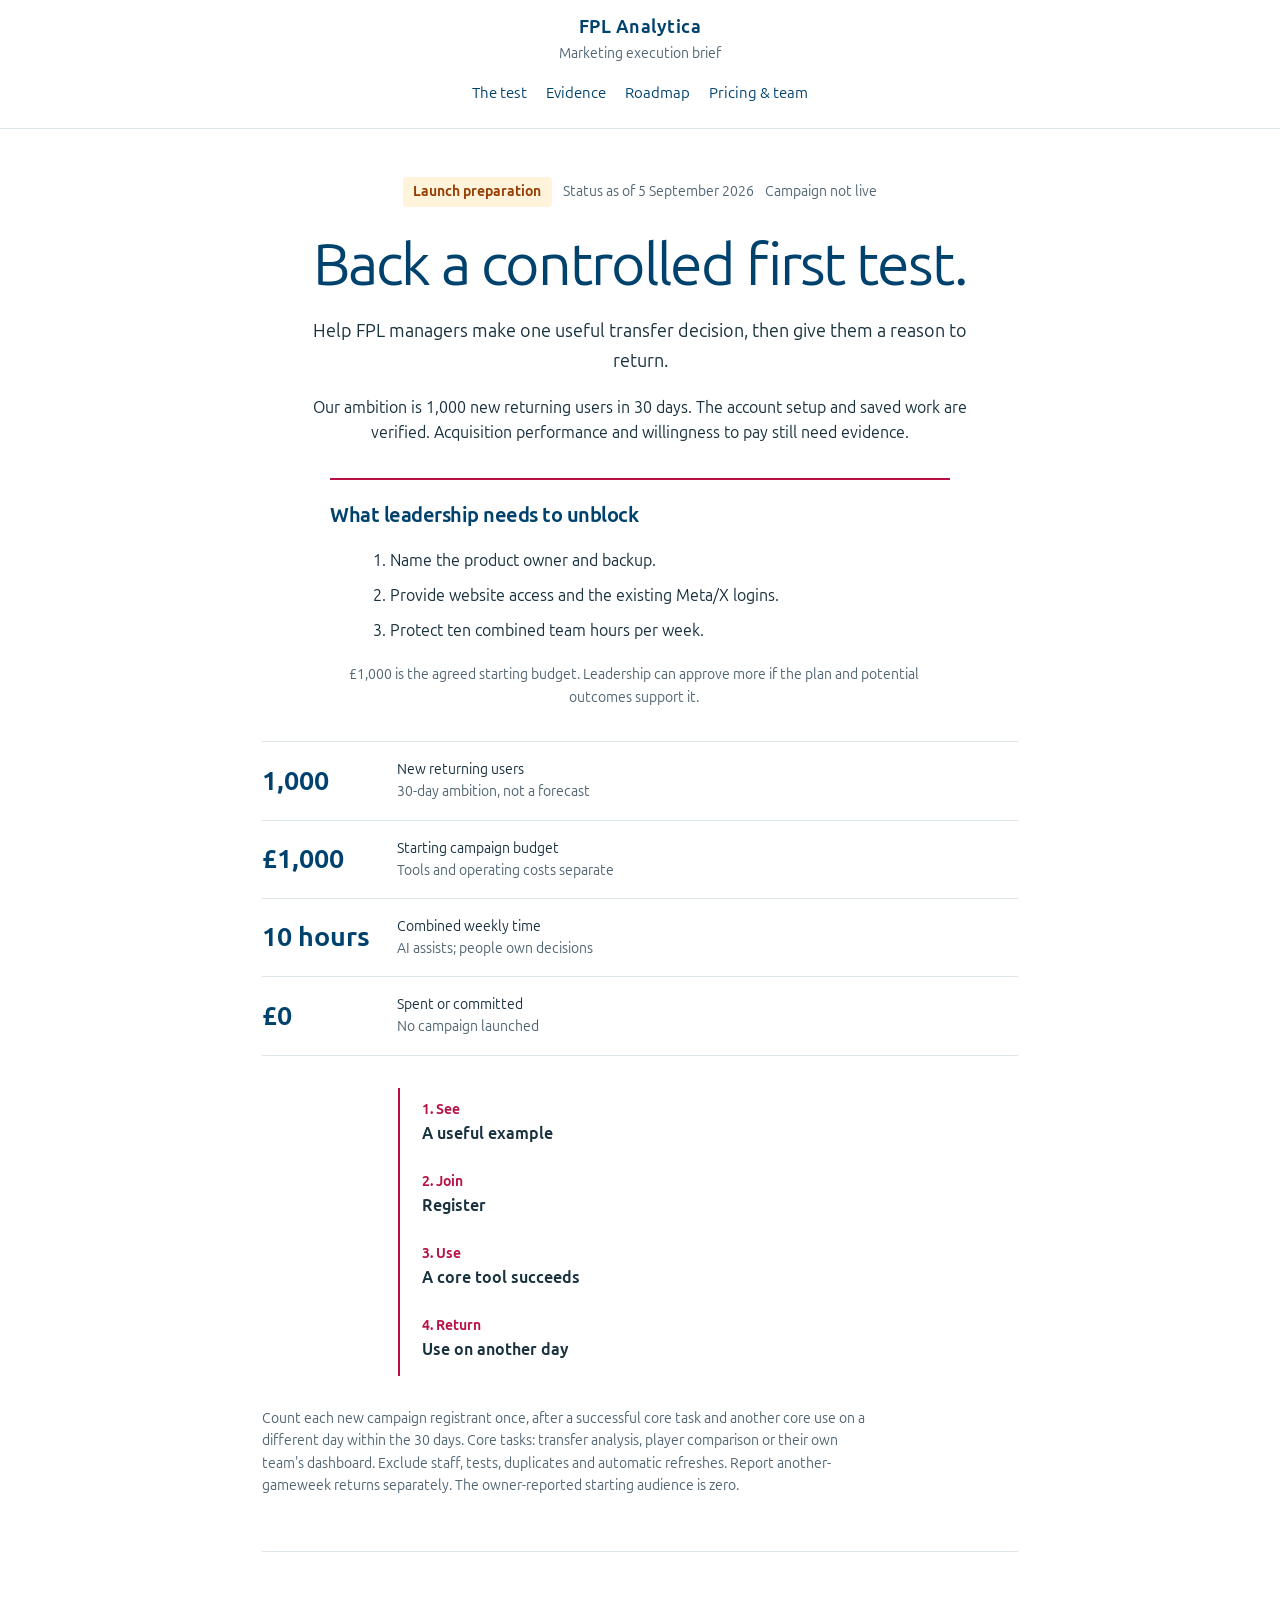
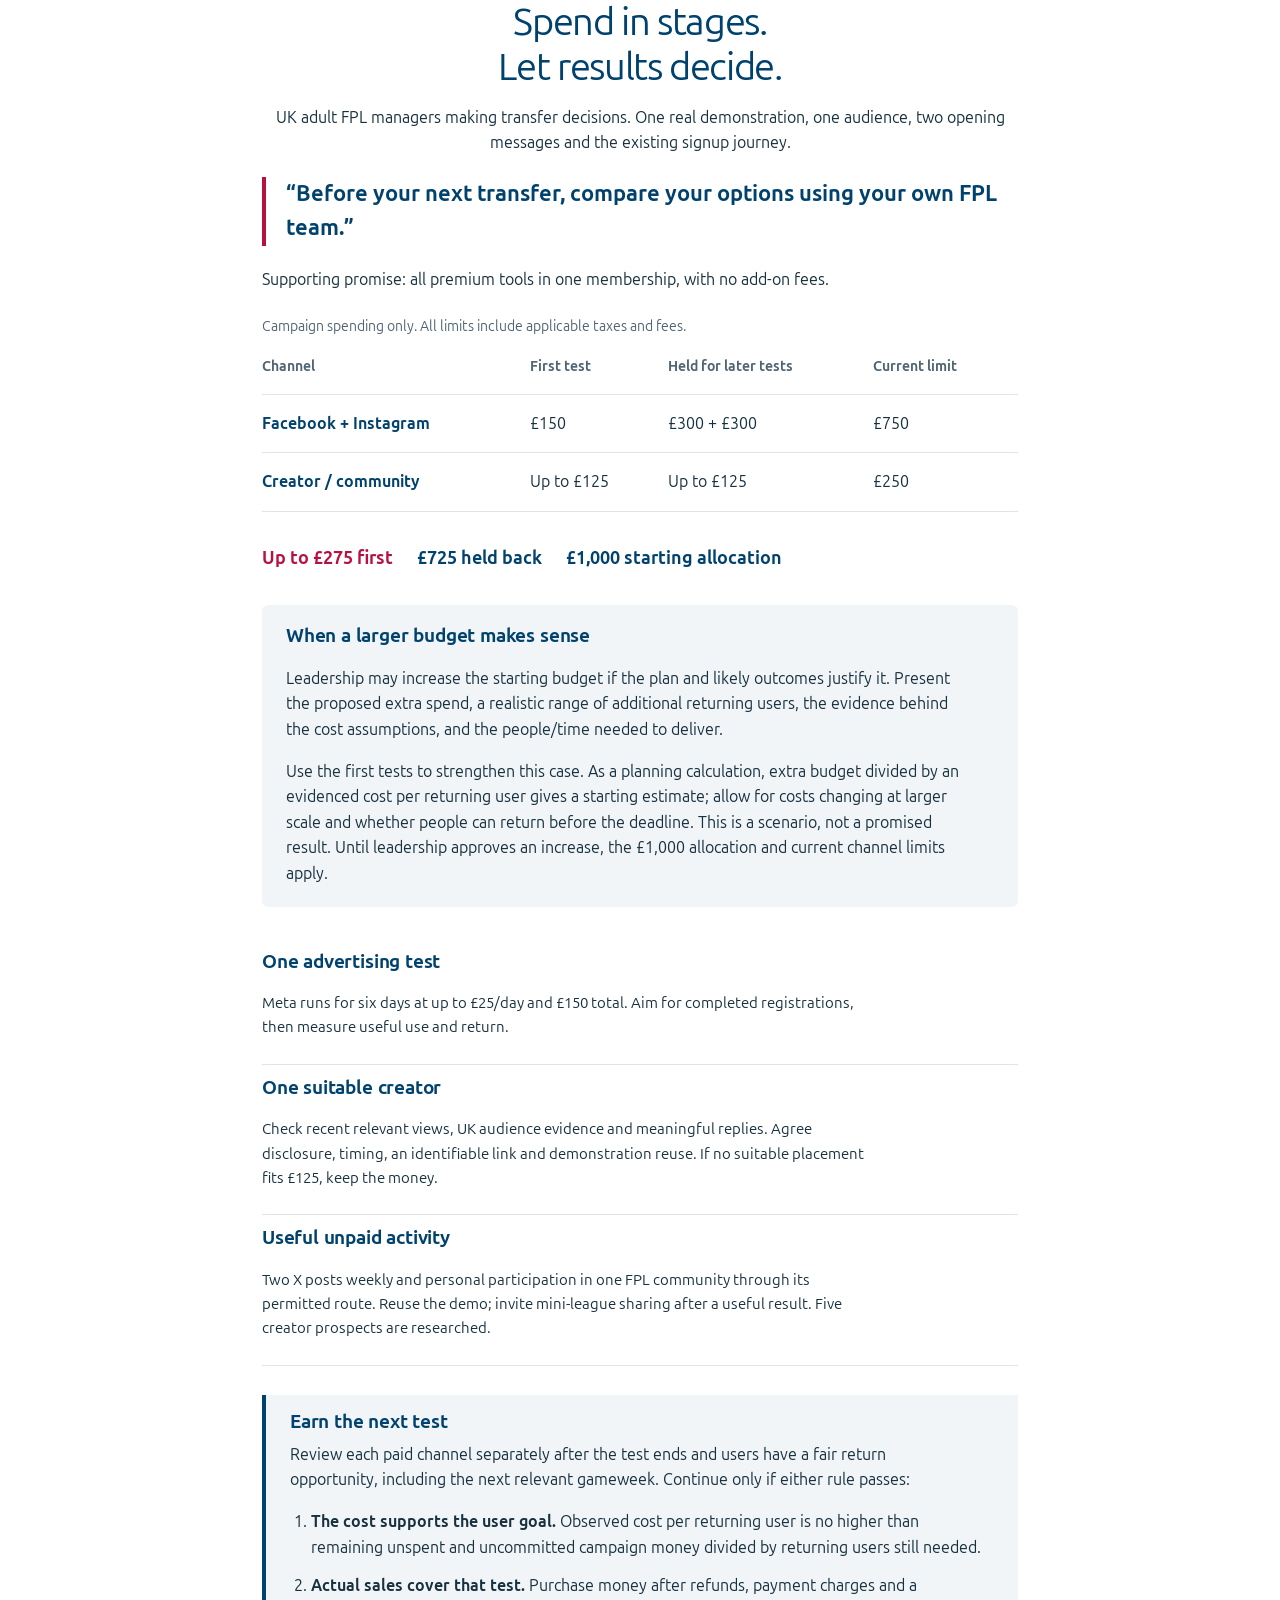
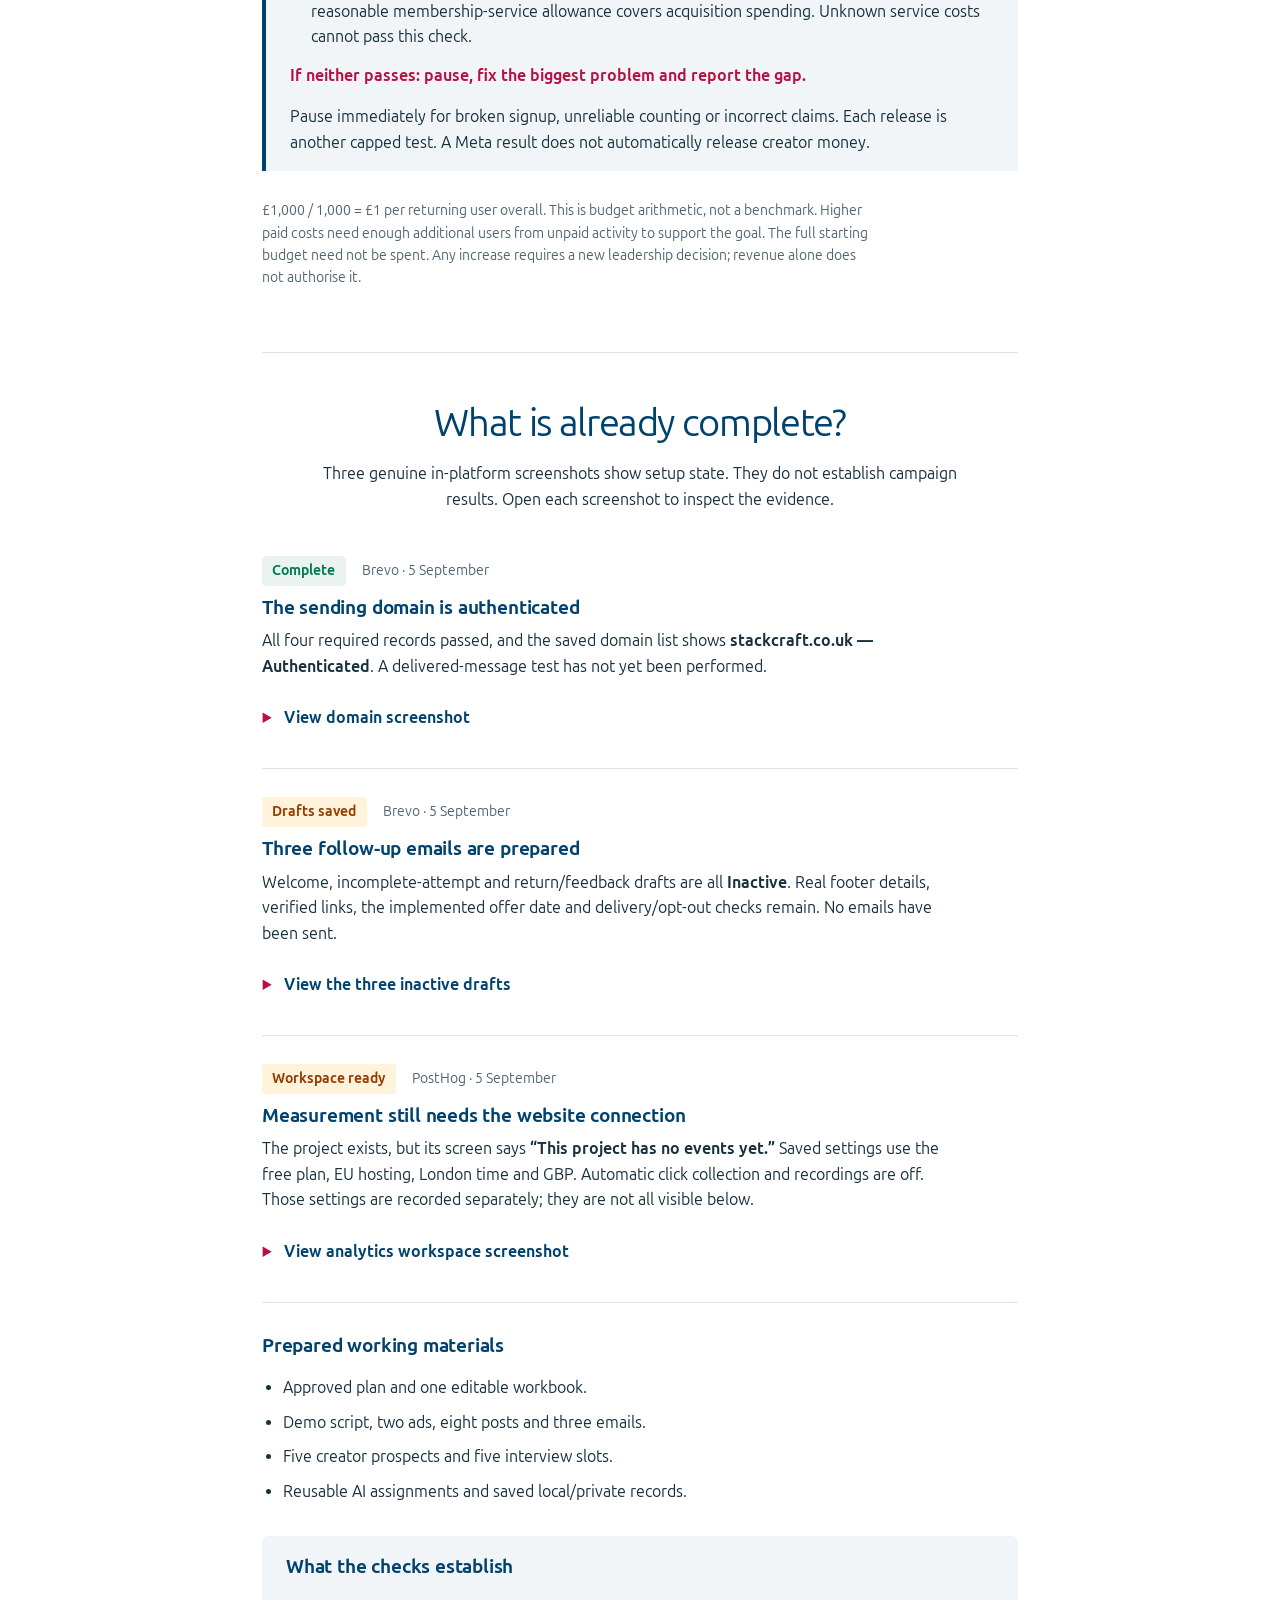
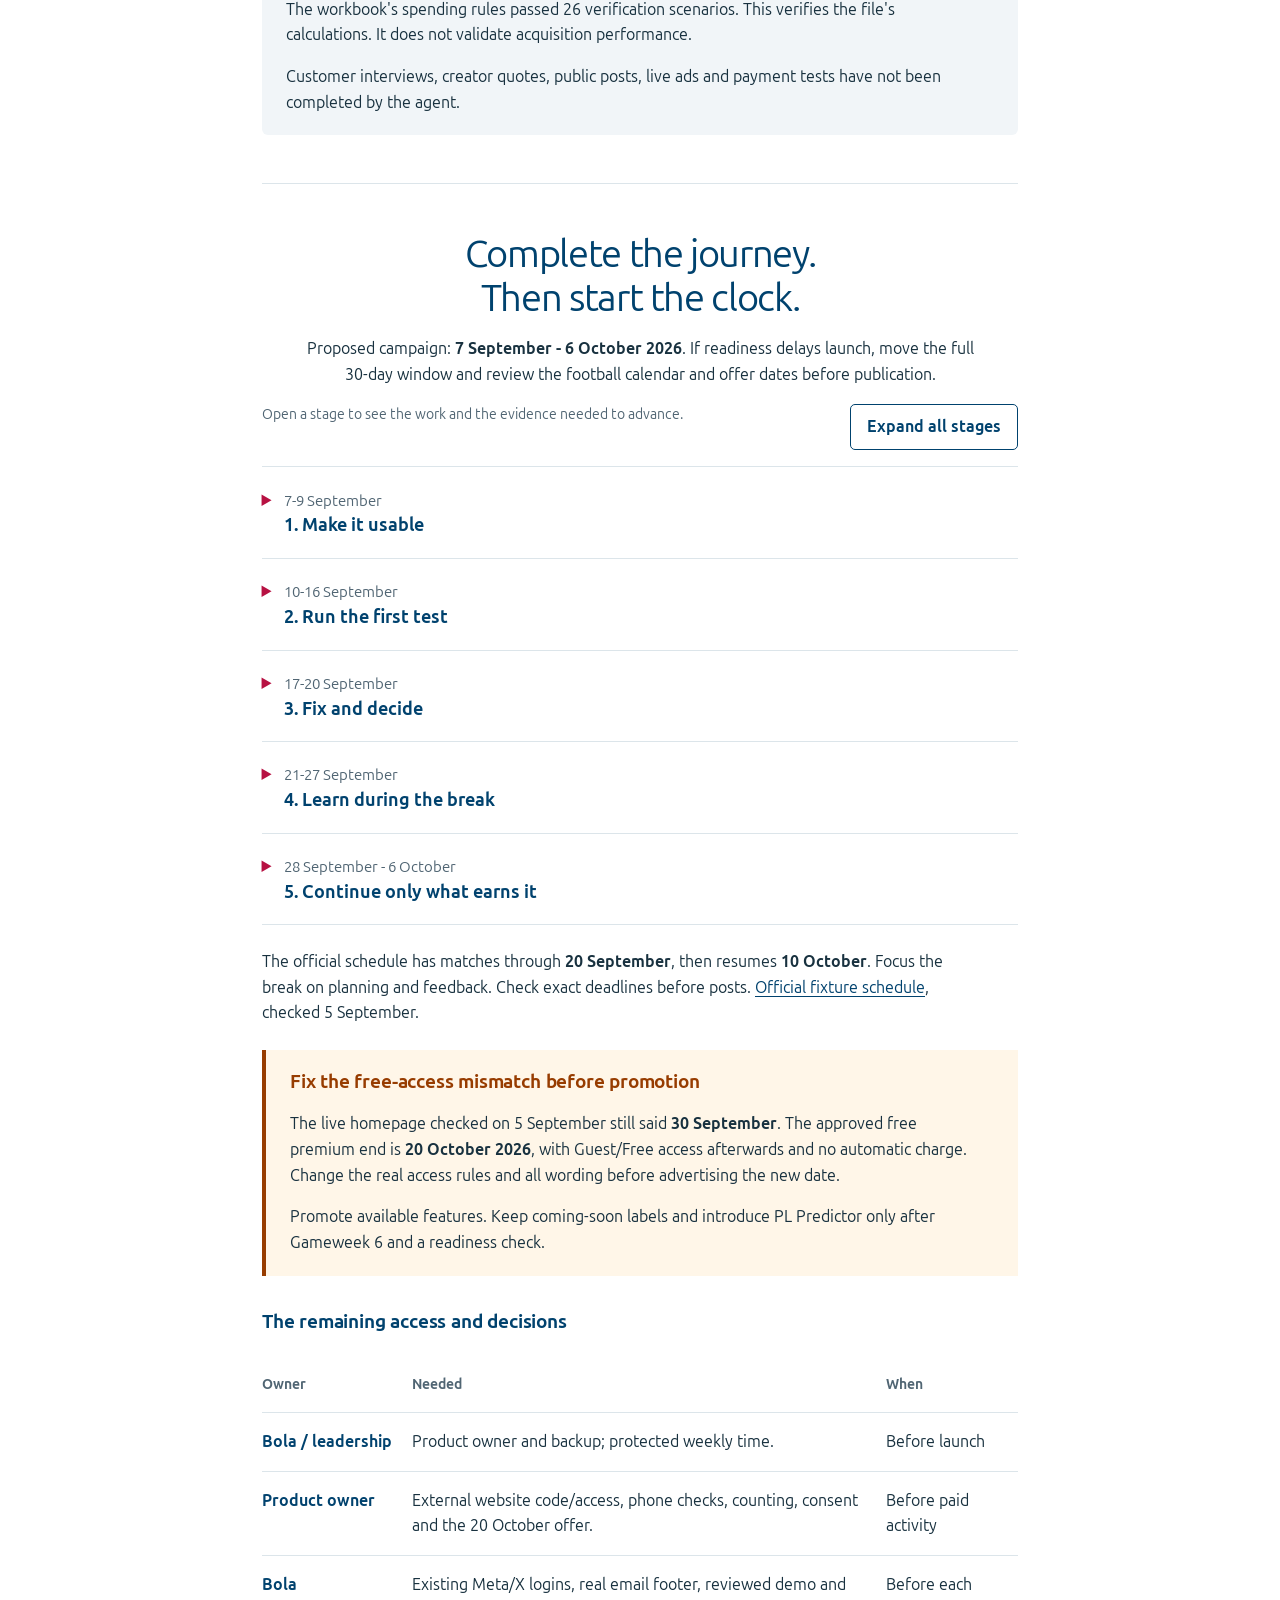
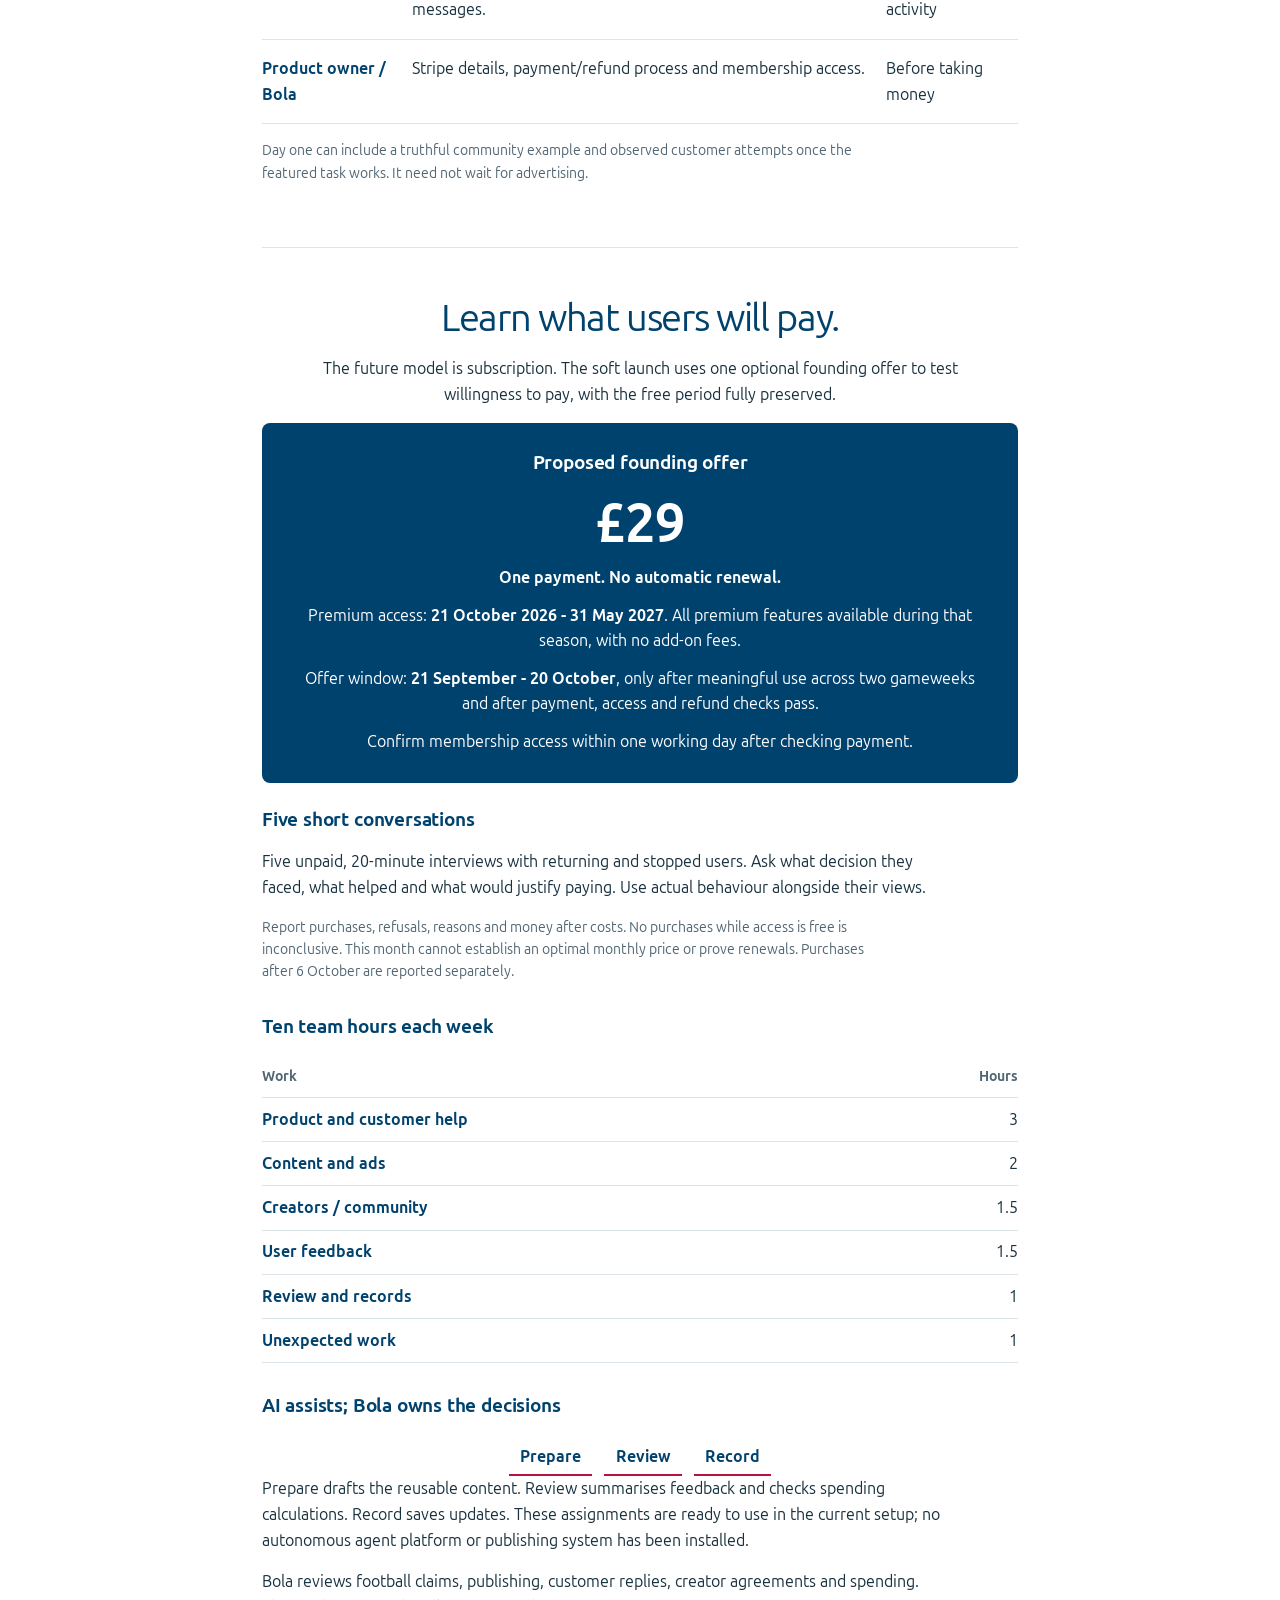
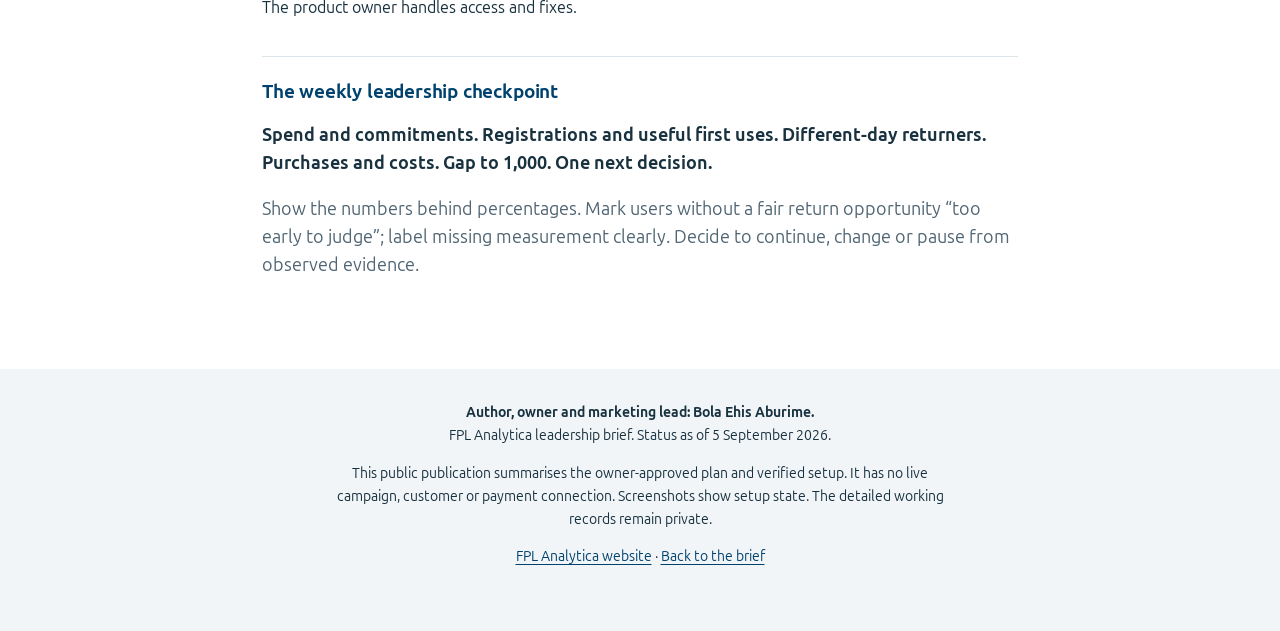
==== index.html @ cc20ab54 "Publish FPL Analytica leadership execution brief" ====
<!doctype html>
<html lang="en-GB">
<head>
<meta charset="utf-8"><meta name="viewport" content="width=device-width, initial-scale=1">
<meta name="description" content="FPL Analytica's 30-day marketing execution plan: verified setup, a £1,000 starting campaign budget, and the next leadership decisions.">
<meta name="author" content="Bola Ehis Aburime">
<meta name="referrer" content="no-referrer">
<title>FPL Analytica | Marketing execution brief</title>
<style>
@font-face{font-family:"Ubuntu Sans";src:url("[data-uri]") format("truetype");font-weight:400;font-display:swap}@font-face{font-family:"Ubuntu Sans";src:url("[data-uri]") format("truetype");font-weight:700 900;font-display:swap}
:root{--navy:#00426e;--pink:#b71142;--ink:#18313f;--muted:#506573;--line:#dce5ea;--pale:#f1f5f8;--green:#007a55;--amber:#973c00;--white:#fff;font-family:"Ubuntu Sans",Arial,sans-serif;color:var(--ink);background:var(--white);font-size:16px}
*{box-sizing:border-box}html{scroll-behavior:smooth;scroll-padding-top:10rem}body{margin:0;line-height:1.6}a{color:var(--navy);text-underline-offset:.2em}button,summary,a{-webkit-tap-highlight-color:transparent}a:focus-visible,button:focus-visible,summary:focus-visible{outline:3px solid var(--pink);outline-offset:5px}button{font:inherit;cursor:pointer}h1,h2,h3,p{margin-top:0}h1,h2,h3{color:var(--navy);line-height:1.15;letter-spacing:-.025em}h1{font-size:clamp(2.15rem,4.5vw,3.6rem);max-width:21ch;margin-bottom:1.15rem}h2{font-size:clamp(1.8rem,3vw,2.5rem);margin-bottom:1rem}h3{font-size:1.18rem;letter-spacing:-.01em}p{max-width:76ch}small,.meta{font-size:.875rem;color:var(--muted)}.skip{position:absolute;top:-100px;left:1rem;padding:.7rem;background:white;z-index:20}.skip:focus{top:.5rem}.wrap{max-width:1160px;margin:auto;padding:0 2rem}.top{position:sticky;top:0;z-index:10;background:rgba(255,255,255,.98);border-bottom:1px solid var(--line)}.top .wrap{display:flex;align-items:center;justify-content:space-between;gap:1.5rem;min-height:76px}.brand{font-size:1.2rem;font-weight:800;text-decoration:none;color:var(--navy);white-space:nowrap}.brand span{display:block;font-size:.8rem;font-weight:400;color:var(--muted);letter-spacing:0}nav{display:flex;gap:1.2rem;flex-wrap:wrap}nav a{min-height:44px;display:inline-flex;align-items:center;font-size:.92rem;text-decoration:none;padding:.5rem 0}nav a:hover{text-decoration:underline}.intro{padding:3.5rem 0 2.5rem}.statusline{display:flex;align-items:center;gap:.7rem;flex-wrap:wrap;margin-bottom:1.5rem}.badge{font-size:.85rem;font-weight:700;display:inline-block;padding:.23rem .65rem;border-radius:4px;background:var(--pale);color:var(--navy)}.badge.done{background:#eaf3ef;color:var(--green)}.badge.prepared{background:#fff3dc;color:var(--amber)}.lead{font-size:1.15rem;max-width:69ch}.headline-grid{display:grid;grid-template-columns:1.6fr 1fr;gap:3rem;align-items:start}.decision{border-left:4px solid var(--pink);padding:1rem 0 1rem 1.5rem;margin-top:.5rem}.decision h2{font-size:1.3rem}.decision ol{padding-left:1.25rem;margin-bottom:0}.decision li{padding:.3rem 0}.stats{margin:2.5rem 0 0;display:grid;grid-template-columns:repeat(4,1fr);border-top:1px solid var(--line);border-bottom:1px solid var(--line)}.stat{padding:1.15rem 1.25rem 1.2rem 0}.stat+.stat{padding-left:1.25rem;border-left:1px solid var(--line)}.stat strong{display:block;font-size:1.85rem;line-height:1.2;color:var(--navy)}.stat span{display:block;font-size:.9rem;margin-top:.3rem}.stat small{display:block;margin-top:.15rem}.journey{display:grid;grid-template-columns:repeat(4,1fr);padding:0;list-style:none;gap:1.2rem;margin:1.8rem 0}.journey li{border-top:3px solid var(--pink);padding:.8rem 0 .2rem}.journey span{color:var(--pink);font-weight:bold;font-size:.9rem}.journey strong{display:block;margin:.2rem 0}.section{padding:3rem 0;border-top:1px solid var(--line)}.section-head{display:flex;gap:2rem;justify-content:space-between;align-items:start}.section-head p{max-width:43ch}.split{display:grid;grid-template-columns:1fr 1fr;gap:2.8rem}.quiet{background:var(--pale);padding:1.25rem 1.5rem;border-radius:6px}.quote{font-size:1.35rem;border-left:4px solid var(--pink);padding:0 0 0 1.25rem;margin:1.3rem 0;color:var(--navy);font-weight:bold}.table-scroll{overflow-x:auto}table{width:100%;border-collapse:collapse;text-align:left;margin:1.5rem 0 1rem}th{font-size:.9rem;color:var(--muted);font-weight:600}td,th{padding:1rem .9rem 1rem 0;border-bottom:1px solid var(--line);vertical-align:top}td:first-child{font-weight:bold;color:var(--navy)}.budget-total{display:flex;gap:1.5rem;flex-wrap:wrap;padding:1rem 0}.budget-total strong{color:var(--navy);font-size:1.15rem}.budget-total strong:first-child{color:var(--pink)}.channels{display:grid;grid-template-columns:repeat(3,1fr);gap:2rem;margin:1.5rem 0}.channels p{font-size:.95rem}.rules{border-left:4px solid var(--navy);padding:1rem 1.5rem;margin:1.8rem 0;background:var(--pale)}.rules h3{margin-bottom:.6rem}.rules ol{padding-left:1.3rem;margin:0}.rules li{margin:.8rem 0}.stop{font-weight:bold;color:var(--pink)}.evidence-row{display:grid;grid-template-columns:160px 1fr;gap:1.5rem;padding:1.75rem 0;border-bottom:1px solid var(--line)}.evidence-row h3{margin-bottom:.6rem}.evidence-row p{margin-bottom:.7rem}.evidence-state .badge{margin-bottom:.5rem}.evidence-state small{display:block}.proof{margin-top:1rem}summary{cursor:pointer;font-weight:700;color:var(--navy);min-height:44px;padding:.6rem .2rem;list-style-position:outside;margin-left:1.2rem}summary::marker{color:var(--pink)}details[open]>summary{margin-bottom:.5rem}.capture{margin:1rem 0;padding:1rem;border:1px solid var(--line);background:#fff;border-radius:6px;max-width:720px}.capture img{display:block;width:100%;height:auto;max-width:663px;margin:0 auto}.capture.wide img{max-width:100%}figcaption{font-size:.875rem;color:var(--muted);margin-top:.8rem}.prepared-list{padding-left:1.3rem}.prepared-list li{margin:.55rem 0}.roadmap-tools{display:flex;align-items:center;justify-content:space-between;gap:1rem;margin:1rem 0}.plain-button{border:1px solid var(--navy);border-radius:5px;color:var(--navy);background:white;padding:.6rem 1rem;min-height:44px;font-weight:600}.plain-button:hover{background:var(--pale)}.roadmap-stage{border-top:1px solid var(--line);padding:.6rem 0}.roadmap-stage:last-child{border-bottom:1px solid var(--line)}.roadmap-stage summary{font-size:1.1rem;line-height:1.5}.stage-date{font-weight:400;font-size:.95rem;color:var(--muted);display:inline-block;min-width:175px;margin-right:.7rem}.stage-body{margin:0 0 1rem 1.25rem;display:grid;grid-template-columns:1.4fr 1fr;gap:2rem;padding:.5rem 0}.advance{background:var(--pale);padding:1rem 1.25rem}.advance strong{color:var(--navy)}.advance p{margin-bottom:0}.calendar-note{margin-top:1.5rem}.blockers{margin-top:2.2rem}.warning{border-left:4px solid var(--amber);background:#fff6e8;padding:1.3rem 1.5rem;margin:1.5rem 0}.warning h3{color:var(--amber)}.price{background:var(--navy);padding:1.8rem 2rem;color:white;border-radius:8px}.price h3,.price a{color:white}.price strong.amount{display:block;font-size:3.4rem;line-height:1.15;margin:.6rem 0}.price p{margin-bottom:.75rem}.hours{margin-top:0}.hours td,.hours th{padding:.55rem 0}.hours td:last-child{text-align:right;white-space:nowrap}.ai-flow{display:flex;gap:.75rem;flex-wrap:wrap;color:var(--navy);font-weight:bold;margin-top:1.4rem}.ai-flow span{padding:.3rem .7rem;border-bottom:2px solid var(--pink)}.report{margin-top:2.2rem;padding:1.5rem 0;border-top:1px solid var(--line)}.report p{font-size:1.1rem}.footer{padding:2rem 0 3rem;background:var(--pale)}.footer p{font-size:.9rem}.js-only{display:none}.js .js-only{display:inline-block}
@media(max-width:850px){.headline-grid,.split{grid-template-columns:1fr;gap:1.5rem}.channels{grid-template-columns:1fr;gap:.8rem}.decision{margin-top:0}.top .wrap{align-items:flex-start;padding-top:.8rem;padding-bottom:.8rem}.top nav{gap:.3rem 1rem;justify-content:flex-end}.section-head{display:block}.section-head p{max-width:70ch}.stage-body{grid-template-columns:1fr;gap:.5rem}}
@media(max-width:600px){.wrap{padding:0 1.15rem}.top .wrap{display:block}.top nav{justify-content:flex-start;gap:.2rem 1rem;margin-top:.4rem}.top nav a{font-size:.875rem;padding:.3rem 0}.brand span{display:inline;margin-left:.65rem}.intro{padding:2rem 0}.stats{grid-template-columns:1fr 1fr}.stat{padding:.9rem 0}.stat+.stat{padding:.9rem 0 .9rem 1rem}.stat:nth-child(3){border-left:0;border-top:1px solid var(--line);padding-left:0}.stat:nth-child(4){border-top:1px solid var(--line)}.stat strong{font-size:1.65rem}.journey{grid-template-columns:1fr 1fr;gap:.8rem 1.4rem}.section{padding:2rem 0}.evidence-row{grid-template-columns:1fr;gap:.5rem}.evidence-state{display:flex;align-items:center;gap:1rem;flex-wrap:wrap}.evidence-state .badge{margin:0}.stage-date{display:block}.roadmap-tools{align-items:flex-start;flex-direction:column}.roadmap-stage summary{font-size:1.05rem}.ledger thead{display:none}.ledger,.ledger tbody,.ledger tr,.ledger td{display:block}.ledger tr{padding:.8rem 0;border-bottom:1px solid var(--line)}.ledger td{display:grid;grid-template-columns:1fr 1.25fr;gap:.75rem;border:0;padding:.35rem 0;font-size:.95rem}.ledger td:before{content:attr(data-label);font-weight:400;color:var(--muted)}.ledger td:first-child{display:block;font-size:1.05rem;padding-bottom:.6rem}.ledger td:first-child:before{display:none}.price{padding:1.5rem}.capture{padding:.4rem}.section-head h2{max-width:24ch}html{scroll-padding-top:9rem}}
@media(prefers-reduced-motion:reduce){html{scroll-behavior:auto}}
@media print{.top{position:static}.top nav,.roadmap-tools,.skip{display:none}.wrap{max-width:none}.section{break-inside:auto}details{break-inside:avoid}.capture{max-width:450px}.footer{background:white}body{font-size:11pt}}
/* A single centred reading column, as requested by the owner. */
.wrap{max-width:820px}.top .wrap{display:block;text-align:center;padding-top:.8rem;padding-bottom:.8rem}.top nav{justify-content:center;margin-top:.4rem}.brand{font-size:1.1rem;letter-spacing:.03em}.brand span{display:block;margin:.1rem 0 0}.intro{padding-top:3rem}.headline-grid,.split,.channels,.stage-body{display:block}.intro h1,.section h2{max-width:none;text-align:center;font-weight:400;letter-spacing:-.035em}.intro h1{font-size:clamp(2.2rem,6vw,3.7rem)}.statusline{justify-content:center}.lead,.headline-grid>div>p{text-align:center;margin-left:auto;margin-right:auto}.decision{margin:2rem auto 0;max-width:620px;border-left:0;border-top:2px solid var(--pink);padding:1.5rem 0 0}.decision h2{font-size:1.25rem}.decision ol{max-width:540px;margin-left:auto;margin-right:auto}.decision .meta{text-align:center}.stats{display:block;margin-top:2rem}.stat,.stat+.stat{display:grid;grid-template-columns:135px 1fr;padding:1rem 0;border-left:0;border-bottom:1px solid var(--line);align-items:center}.stat:last-child{border-bottom:0}.stat strong{grid-row:span 2;font-size:1.7rem}.stat small,.stat span{margin:0}.journey{display:block;max-width:500px;margin:2rem auto}.journey li{border-top:0;border-left:2px solid var(--pink);padding:.5rem 0 .8rem 1.4rem;margin-left:.5rem}.journey strong{margin:0}.section-head{display:block}.section-head p{max-width:none;text-align:center}.section>h2+p{margin-left:auto;margin-right:auto;text-align:center}.channels article{padding:.75rem 0;border-bottom:1px solid var(--line)}.channels p{margin-bottom:.75rem}.evidence-row{display:block}.evidence-state{display:flex;align-items:center;gap:1rem;margin-bottom:.7rem}.evidence-state .badge{margin:0}.split>div+div{margin-top:2rem}.section{padding:3rem 0}.stage-date{display:block}.stage-body{padding-top:0}.advance{margin-top:1rem}.price{text-align:center}.price p{margin-left:auto;margin-right:auto}.footer{text-align:center}.footer p{margin-left:auto;margin-right:auto}.roadmap-tools{align-items:flex-start}.badge,.brand span{font-size:.875rem}.ai-flow{justify-content:center}
@media(max-width:600px){.stat,.stat+.stat{grid-template-columns:112px 1fr}.top .wrap{padding-top:.65rem;padding-bottom:.65rem}.top nav{gap:.15rem .8rem}.brand span{display:block;margin:.1rem 0 0}.roadmap-tools{display:block}.roadmap-tools button{margin-top:.6rem}.intro h1{line-height:1.12}.evidence-state{flex-wrap:wrap}.section{padding:2.25rem 0}}
</style>
<!-- Ubuntu Sans: Copyright 2011, 2022, 2023 Canonical Ltd. Font license: ———————————————-
UBUNTU FONT LICENCE Version 1.0
———————————————-

PREAMBLE
This licence allows the licensed fonts to be used, studied, modified and
redistributed freely. The fonts, including any derivative works, can be
bundled, embedded, and redistributed provided the terms of this licence
are met. The fonts and derivatives, however, cannot be released under
any other licence. The requirement for fonts to remain under this
licence does not require any document created using the fonts or their
derivatives to be published under this licence, as long as the primary
purpose of the document is not to be a vehicle for the distribution of
the fonts.

DEFINITIONS
"Font Software" refers to the set of files released by the Copyright
Holder(s) under this licence and clearly marked as such. This may
include source files, build scripts and documentation.

"Original Version" refers to the collection of Font Software components
as received under this licence.

"Modified Version" refers to any derivative made by adding to, deleting,
or substituting — in part or in whole — any of the components of the
Original Version, by changing formats or by porting the Font Software to
a new environment.

"Copyright Holder(s)" refers to all individuals and companies who have a
copyright ownership of the Font Software.

"Substantially Changed" refers to Modified Versions which can be easily
identified as dissimilar to the Font Software by users of the Font
Software comparing the Original Version with the Modified Version.

To "Propagate" a work means to do anything with it that, without
permission, would make you directly or secondarily liable for
infringement under applicable copyright law, except executing it on a
computer or modifying a private copy. Propagation includes copying,
distribution (with or without modification and with or without charging
a redistribution fee), making available to the public, and in some
countries other activities as well.

PERMISSION & CONDITIONS
This licence does not grant any rights under trademark law and all such
rights are reserved.

Permission is hereby granted, free of charge, to any person obtaining a
copy of the Font Software, to propagate the Font Software, subject to
the below conditions:

1) Each copy of the Font Software must contain the above copyright
notice and this licence. These can be included either as stand-alone
text files, human-readable headers or in the appropriate machine-
readable metadata fields within text or binary files as long as those
fields can be easily viewed by the user.

2) The font name complies with the following:
(a) The Original Version must retain its name, unmodified.
(b) Modified Versions which are Substantially Changed must be renamed to
avoid use of the name of the Original Version or similar names entirely.
(c) Modified Versions which are not Substantially Changed must be
renamed to both (i) retain the name of the Original Version and (ii) add
additional naming elements to distinguish the Modified Version from the
Original Version. The name of such Modified Versions must be the name of
the Original Version, with "derivative X" where X represents the name of
the new work, appended to that name.

3) The name(s) of the Copyright Holder(s) and any contributor to the
Font Software shall not be used to promote, endorse or advertise any
Modified Version, except (i) as required by this licence, (ii) to
acknowledge the contribution(s) of the Copyright Holder(s) or (iii) with
their explicit written permission.

4) The Font Software, modified or unmodified, in part or in whole, must
be distributed entirely under this licence, and must not be distributed
under any other licence. The requirement for fonts to remain under this
licence does not affect any document created using the Font Software,
except any version of the Font Software extracted from a document
created using the Font Software may only be distributed under this
licence.

TERMINATION
This licence becomes null and void if any of the above conditions are
not met.

DISCLAIMER
THE FONT SOFTWARE IS PROVIDED "AS IS", WITHOUT WARRANTY OF ANY KIND,
EXPRESS OR IMPLIED, INCLUDING BUT NOT LIMITED TO ANY WARRANTIES OF
MERCHANTABILITY, FITNESS FOR A PARTICULAR PURPOSE AND NONINFRINGEMENT OF
COPYRIGHT, PATENT, TRADEMARK, OR OTHER RIGHT. IN NO EVENT SHALL THE
COPYRIGHT HOLDER BE LIABLE FOR ANY CLAIM, DAMAGES OR OTHER LIABILITY,
INCLUDING ANY GENERAL, SPECIAL, INDIRECT, INCIDENTAL, OR CONSEQUENTIAL
DAMAGES, WHETHER IN AN ACTION OF CONTRACT, TORT OR OTHERWISE, ARISING
FROM, OUT OF THE USE OR INABILITY TO USE THE FONT SOFTWARE OR FROM OTHER
DEALINGS IN THE FONT SOFTWARE.
 -->
</head>
<body>
<a class="skip" href="#main">Skip to the brief</a>
<header class="top"><div class="wrap"><a class="brand" href="#main">FPL Analytica<span>Marketing execution brief</span></a><nav aria-label="Brief sections"><a href="#plan">The test</a><a href="#evidence">Evidence</a><a href="#roadmap">Roadmap</a><a href="#pricing">Pricing &amp; team</a></nav></div></header>
<main id="main" class="wrap">
<section class="intro" aria-labelledby="opening-title">
<div class="statusline"><span class="badge prepared">Launch preparation</span><span class="meta">Status as of 5 September 2026</span><span class="meta">Campaign not live</span></div>
<div class="headline-grid"><div><h1 id="opening-title">Back a controlled first test.</h1><p class="lead">Help FPL managers make one useful transfer decision, then give them a reason to return.</p><p>Our ambition is 1,000 new returning users in 30 days. The account setup and saved work are verified. Acquisition performance and willingness to pay still need evidence.</p></div><aside class="decision" aria-labelledby="decision-title"><h2 id="decision-title">What leadership needs to unblock</h2><ol><li>Name the product owner and backup.</li><li>Provide website access and the existing Meta/X logins.</li><li>Protect ten combined team hours per week.</li></ol><p class="meta" style="margin:1rem 0 0">£1,000 is the agreed starting budget. Leadership can approve more if the plan and potential outcomes support it.</p></aside></div>
<div class="stats"><div class="stat"><strong>1,000</strong><span>New returning users</span><small>30-day ambition, not a forecast</small></div><div class="stat"><strong>£1,000</strong><span>Starting campaign budget</span><small>Tools and operating costs separate</small></div><div class="stat"><strong>10 hours</strong><span>Combined weekly time</span><small>AI assists; people own decisions</small></div><div class="stat"><strong>£0</strong><span>Spent or committed</span><small>No campaign launched</small></div></div>
<ol class="journey" aria-label="The user journey"><li><span>1. See</span><strong>A useful example</strong></li><li><span>2. Join</span><strong>Register</strong></li><li><span>3. Use</span><strong>A core tool succeeds</strong></li><li><span>4. Return</span><strong>Use on another day</strong></li></ol>
<p class="meta">Count each new campaign registrant once, after a successful core task and another core use on a different day within the 30 days. Core tasks: transfer analysis, player comparison or their own team's dashboard. Exclude staff, tests, duplicates and automatic refreshes. Report another-gameweek returns separately. The owner-reported starting audience is zero.</p>
</section>

<section class="section" id="plan" aria-labelledby="plan-title"><div class="section-head"><h2 id="plan-title">Spend in stages.<br>Let results decide.</h2><p>UK adult FPL managers making transfer decisions. One real demonstration, one audience, two opening messages and the existing signup journey.</p></div>
<blockquote class="quote">“Before your next transfer, compare your options using your own FPL team.”</blockquote><p>Supporting promise: all premium tools in one membership, with no add-on fees.</p>
<table class="ledger"><caption class="meta" style="text-align:left">Campaign spending only. All limits include applicable taxes and fees.</caption><thead><tr><th>Channel</th><th>First test</th><th>Held for later tests</th><th>Current limit</th></tr></thead><tbody><tr><td data-label="Channel">Facebook + Instagram</td><td data-label="First test">£150</td><td data-label="Held back">£300 + £300</td><td data-label="Current limit">£750</td></tr><tr><td data-label="Channel">Creator / community</td><td data-label="First test">Up to £125</td><td data-label="Held back">Up to £125</td><td data-label="Current limit">£250</td></tr></tbody></table>
<div class="budget-total"><strong>Up to £275 first</strong><strong>£725 held back</strong><strong>£1,000 starting allocation</strong></div>
<div class="quiet" style="margin:1rem 0 2rem"><h3>When a larger budget makes sense</h3><p>Leadership may increase the starting budget if the plan and likely outcomes justify it. Present the proposed extra spend, a realistic range of additional returning users, the evidence behind the cost assumptions, and the people/time needed to deliver.</p><p style="margin-bottom:0">Use the first tests to strengthen this case. As a planning calculation, extra budget divided by an evidenced cost per returning user gives a starting estimate; allow for costs changing at larger scale and whether people can return before the deadline. This is a scenario, not a promised result. Until leadership approves an increase, the £1,000 allocation and current channel limits apply.</p></div><div class="channels"><article><h3>One advertising test</h3><p>Meta runs for six days at up to £25/day and £150 total. Aim for completed registrations, then measure useful use and return.</p></article><article><h3>One suitable creator</h3><p>Check recent relevant views, UK audience evidence and meaningful replies. Agree disclosure, timing, an identifiable link and demonstration reuse. If no suitable placement fits £125, keep the money.</p></article><article><h3>Useful unpaid activity</h3><p>Two X posts weekly and personal participation in one FPL community through its permitted route. Reuse the demo; invite mini-league sharing after a useful result. Five creator prospects are researched.</p></article></div>
<div class="rules"><h3>Earn the next test</h3><p>Review each paid channel separately after the test ends and users have a fair return opportunity, including the next relevant gameweek. Continue only if either rule passes:</p><ol><li><strong>The cost supports the user goal.</strong> Observed cost per returning user is no higher than remaining unspent and uncommitted campaign money divided by returning users still needed.</li><li><strong>Actual sales cover that test.</strong> Purchase money after refunds, payment charges and a reasonable membership-service allowance covers acquisition spending. Unknown service costs cannot pass this check.</li></ol><p class="stop">If neither passes: pause, fix the biggest problem and report the gap.</p><p style="margin-bottom:0">Pause immediately for broken signup, unreliable counting or incorrect claims. Each release is another capped test. A Meta result does not automatically release creator money.</p></div>
<p class="meta">£1,000 / 1,000 = £1 per returning user overall. This is budget arithmetic, not a benchmark. Higher paid costs need enough additional users from unpaid activity to support the goal. The full starting budget need not be spent. Any increase requires a new leadership decision; revenue alone does not authorise it.</p>
</section>

<section class="section" id="evidence" aria-labelledby="evidence-title"><h2 id="evidence-title">What is already complete?</h2><p>Three genuine in-platform screenshots show setup state. They do not establish campaign results. Open each screenshot to inspect the evidence.</p>
<article class="evidence-row"><div class="evidence-state"><span class="badge done">Complete</span><small>Brevo · 5 September</small></div><div><h3>The sending domain is authenticated</h3><p>All four required records passed, and the saved domain list shows <strong>stackcraft.co.uk — Authenticated</strong>. A delivered-message test has not yet been performed.</p><details class="proof"><summary>View domain screenshot</summary><figure class="capture"><img src="[data-uri]" alt="Brevo domain list showing stackcraft.co.uk with authentication status Authenticated" width="663" height="863" loading="lazy"><figcaption>Original platform capture, 5 September 2026. Optional branded links remain unconfigured.</figcaption></figure></details></div></article>
<article class="evidence-row"><div class="evidence-state"><span class="badge prepared">Drafts saved</span><small>Brevo · 5 September</small></div><div><h3>Three follow-up emails are prepared</h3><p>Welcome, incomplete-attempt and return/feedback drafts are all <strong>Inactive</strong>. Real footer details, verified links, the implemented offer date and delivery/opt-out checks remain. No emails have been sent.</p><details class="proof"><summary>View the three inactive drafts</summary><figure class="capture"><img src="[data-uri]" alt="Brevo Templates showing three named FPL Analytica email drafts, each marked Inactive" width="663" height="863" loading="lazy"><figcaption>Original platform capture, 5 September 2026. Follow-ups require marketing opt-in; at most two per person per rolling seven days. Stop reminders after completion.</figcaption></figure></details></div></article>
<article class="evidence-row"><div class="evidence-state"><span class="badge prepared">Workspace ready</span><small>PostHog · 5 September</small></div><div><h3>Measurement still needs the website connection</h3><p>The project exists, but its screen says <strong>“This project has no events yet.”</strong> Saved settings use the free plan, EU hosting, London time and GBP. Automatic click collection and recordings are off. Those settings are recorded separately; they are not all visible below.</p><details class="proof"><summary>View analytics workspace screenshot</summary><figure class="capture wide"><img src="[data-uri]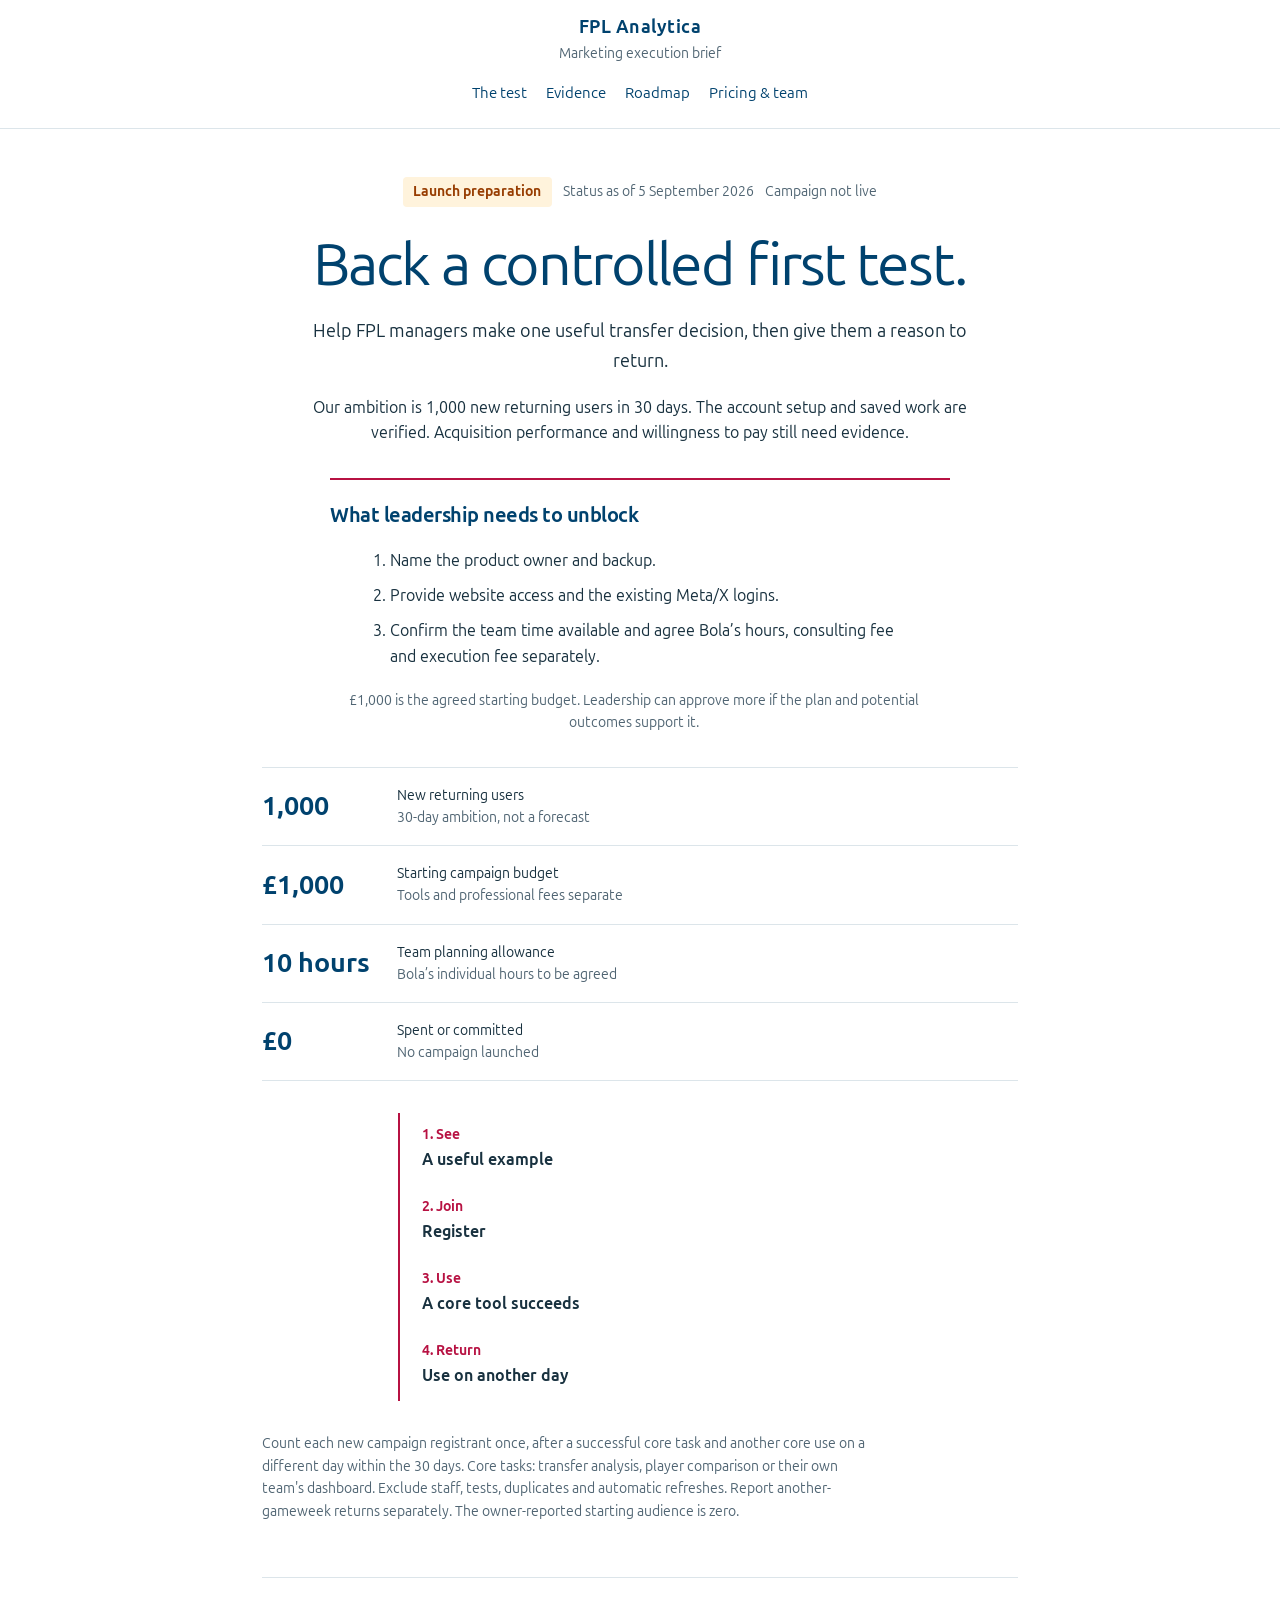
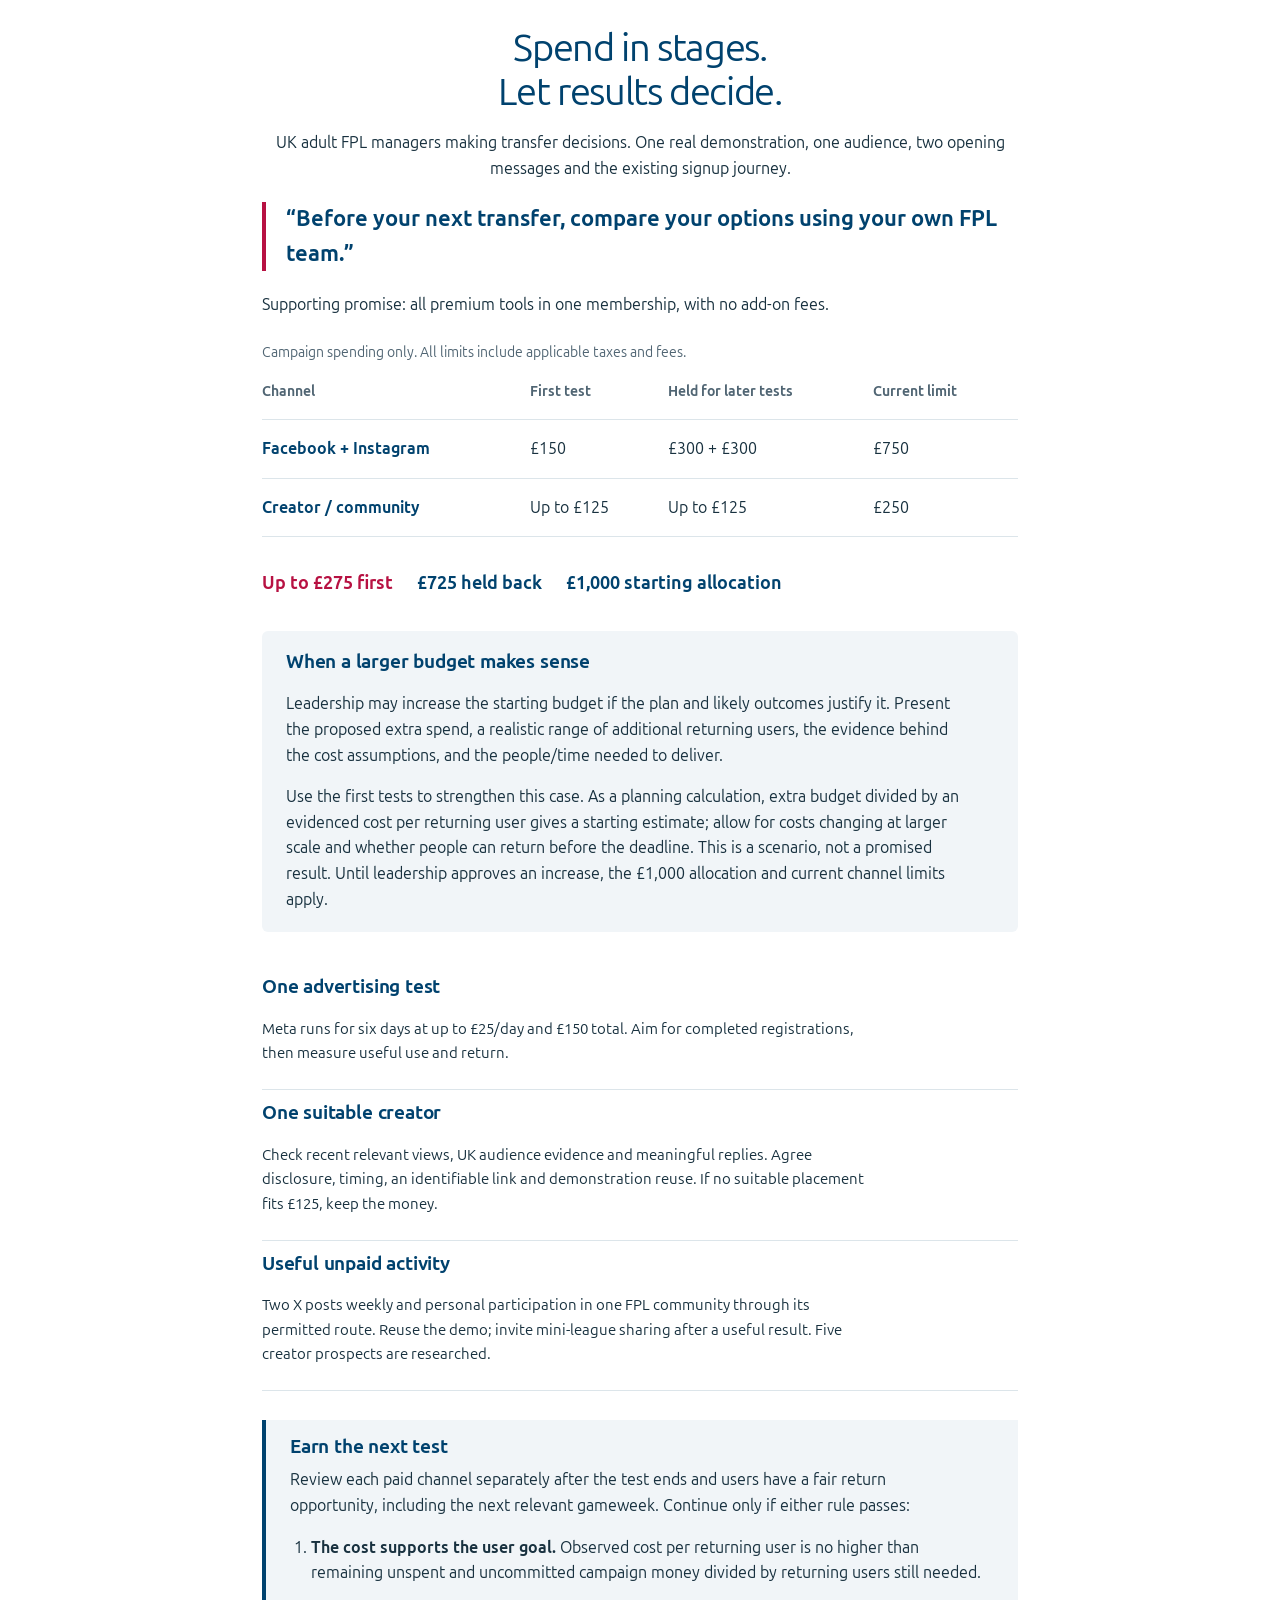
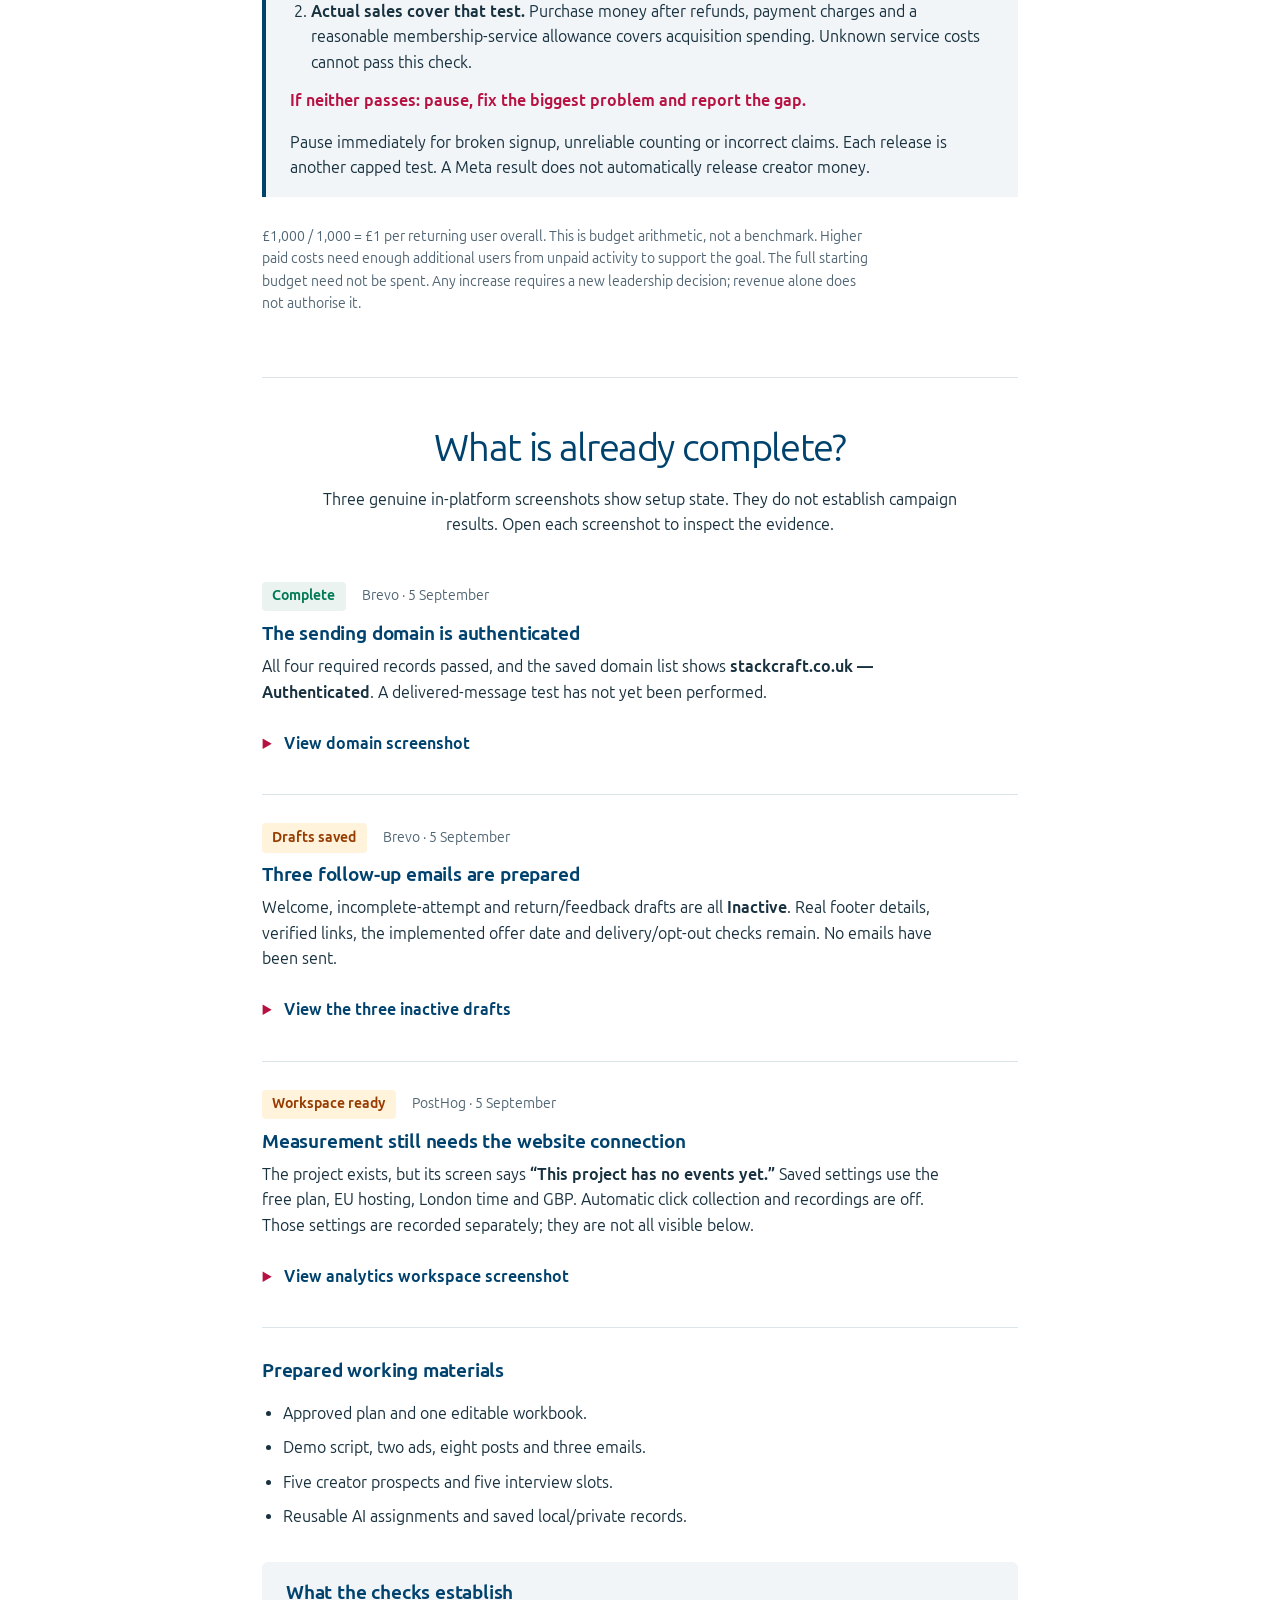
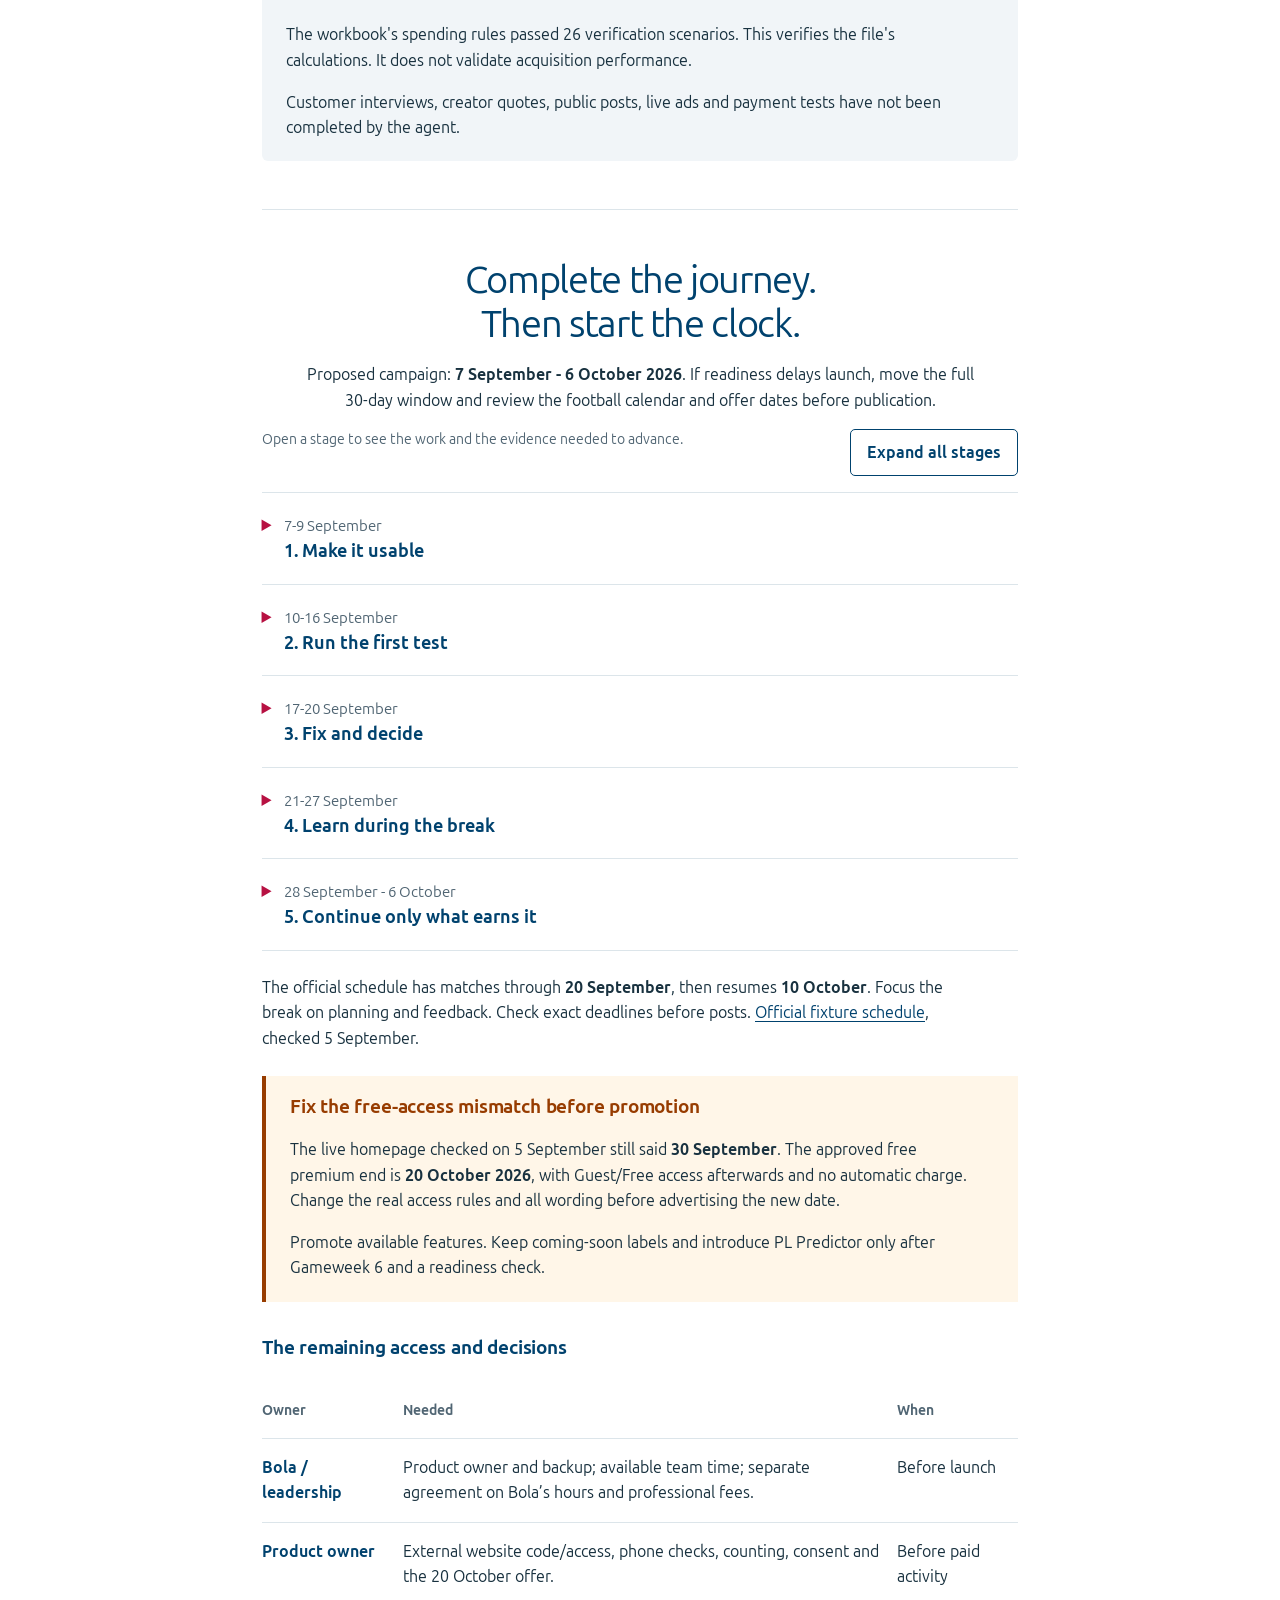
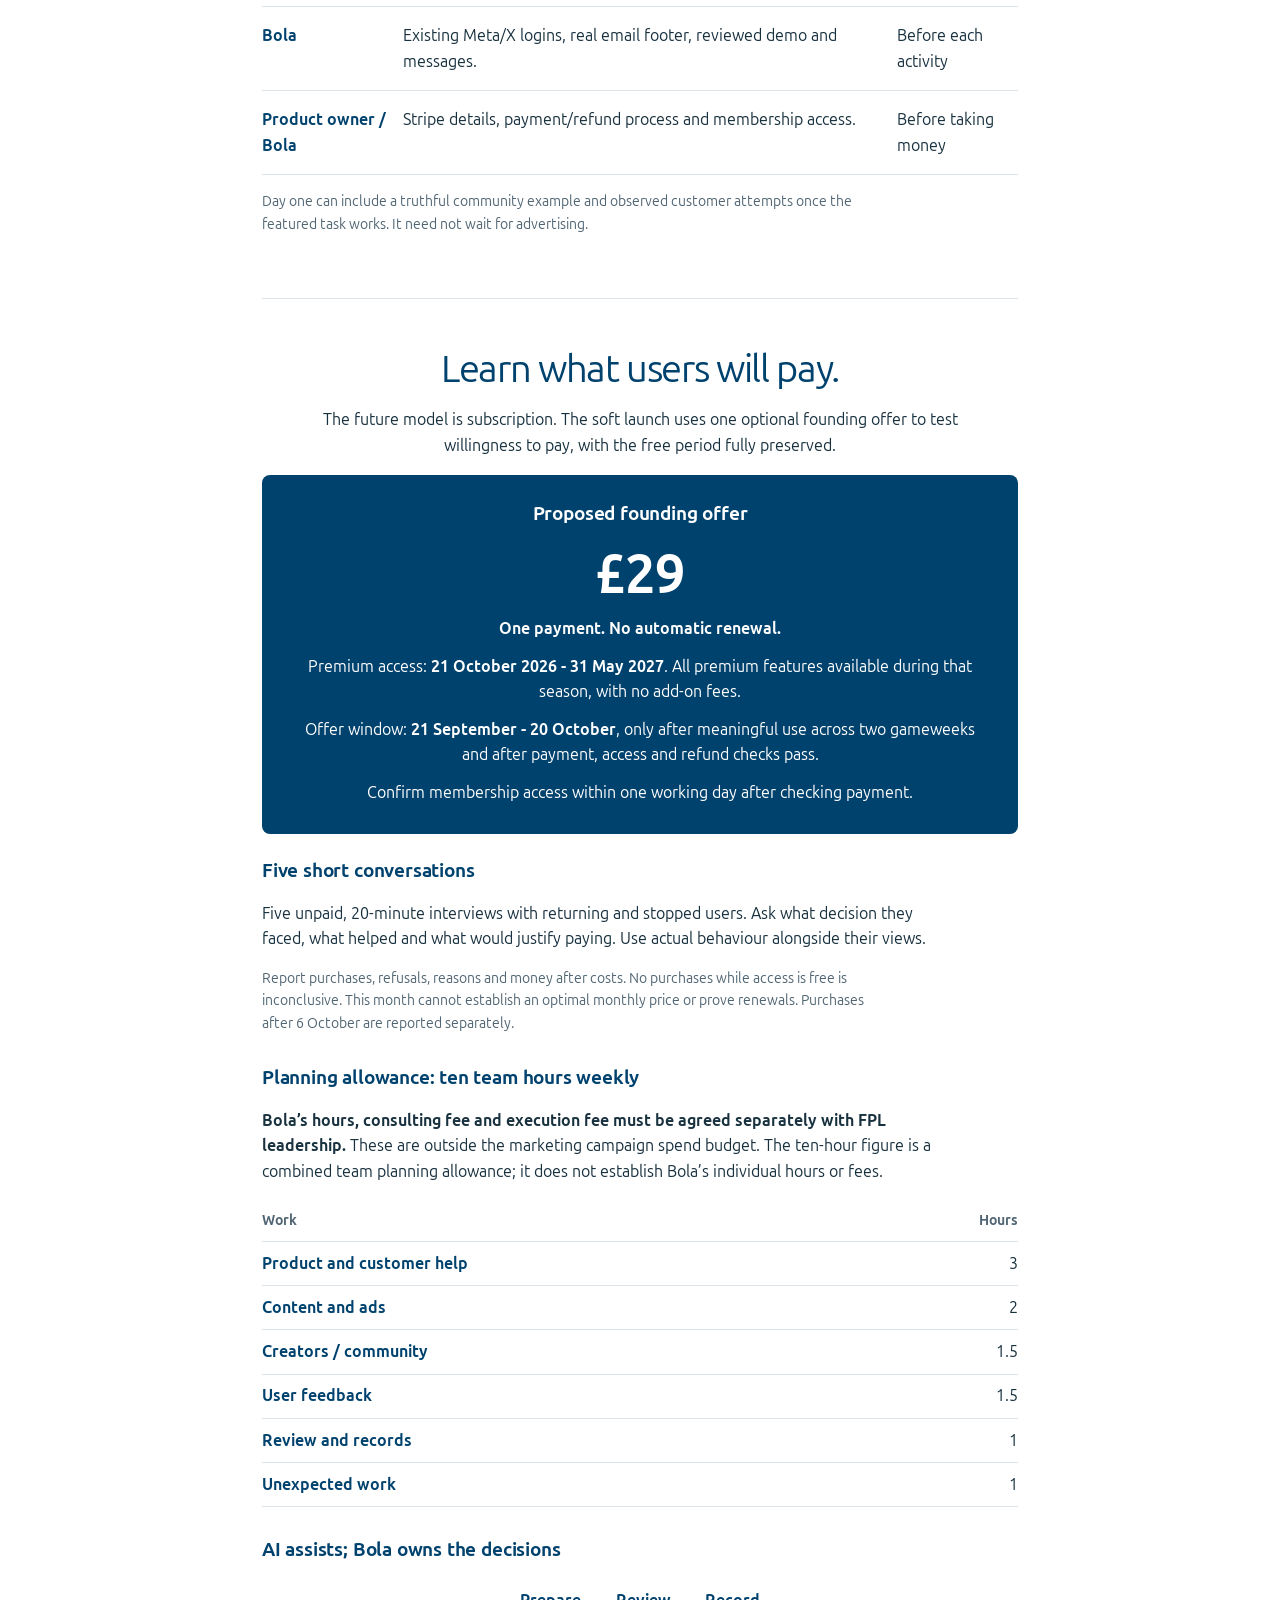
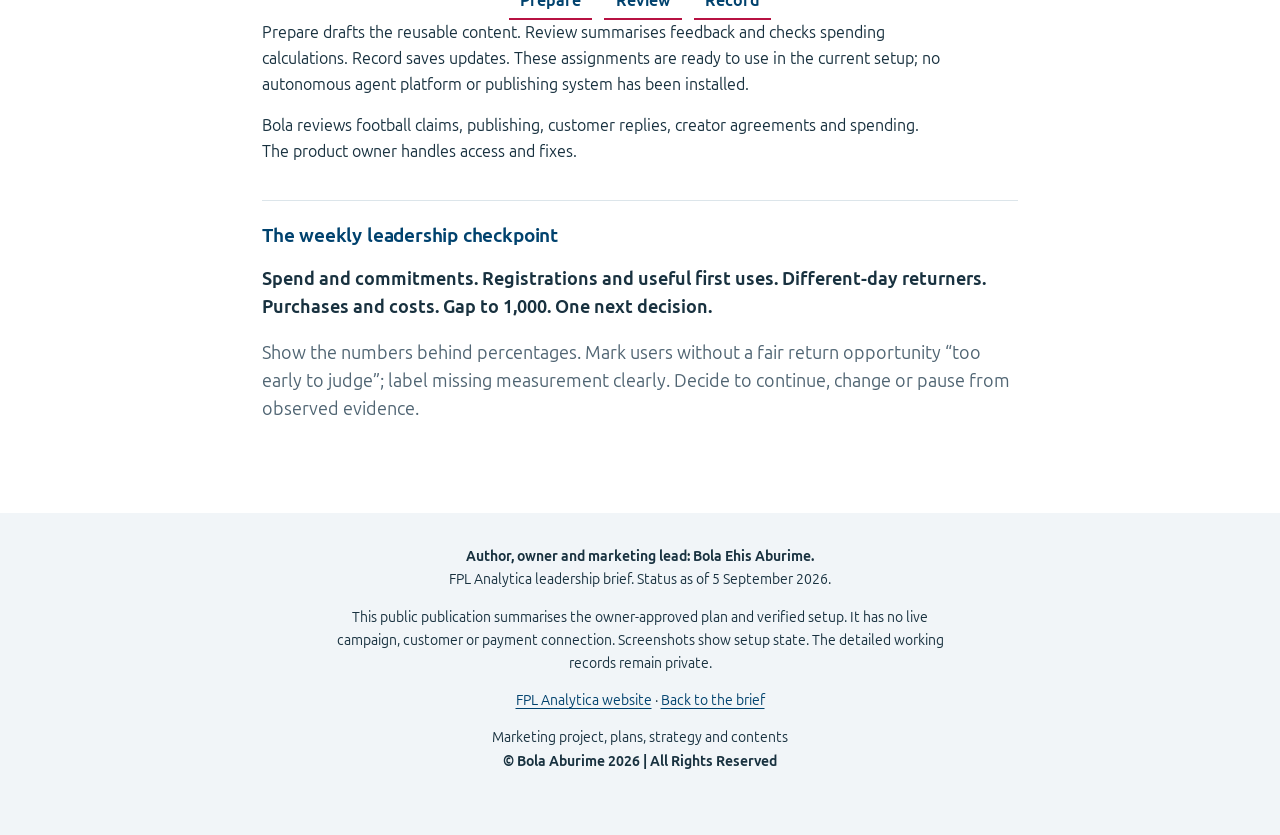
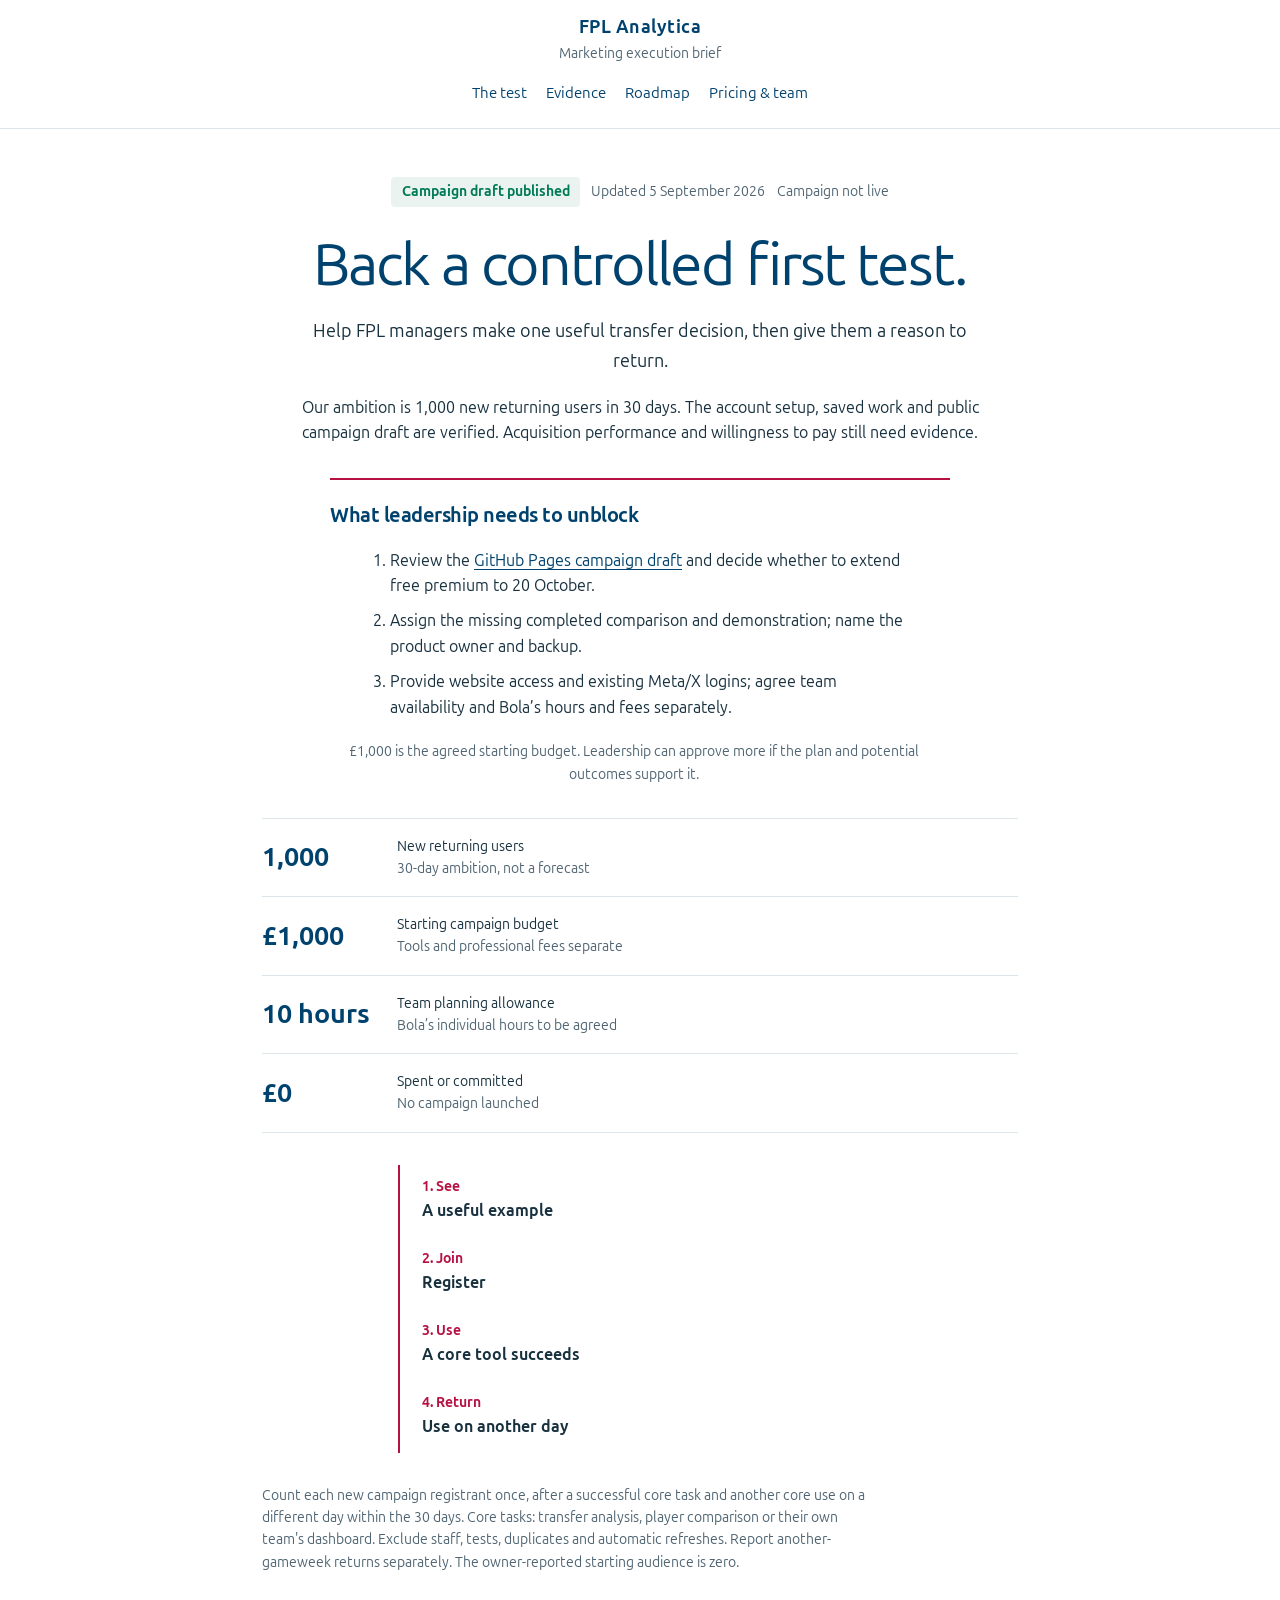
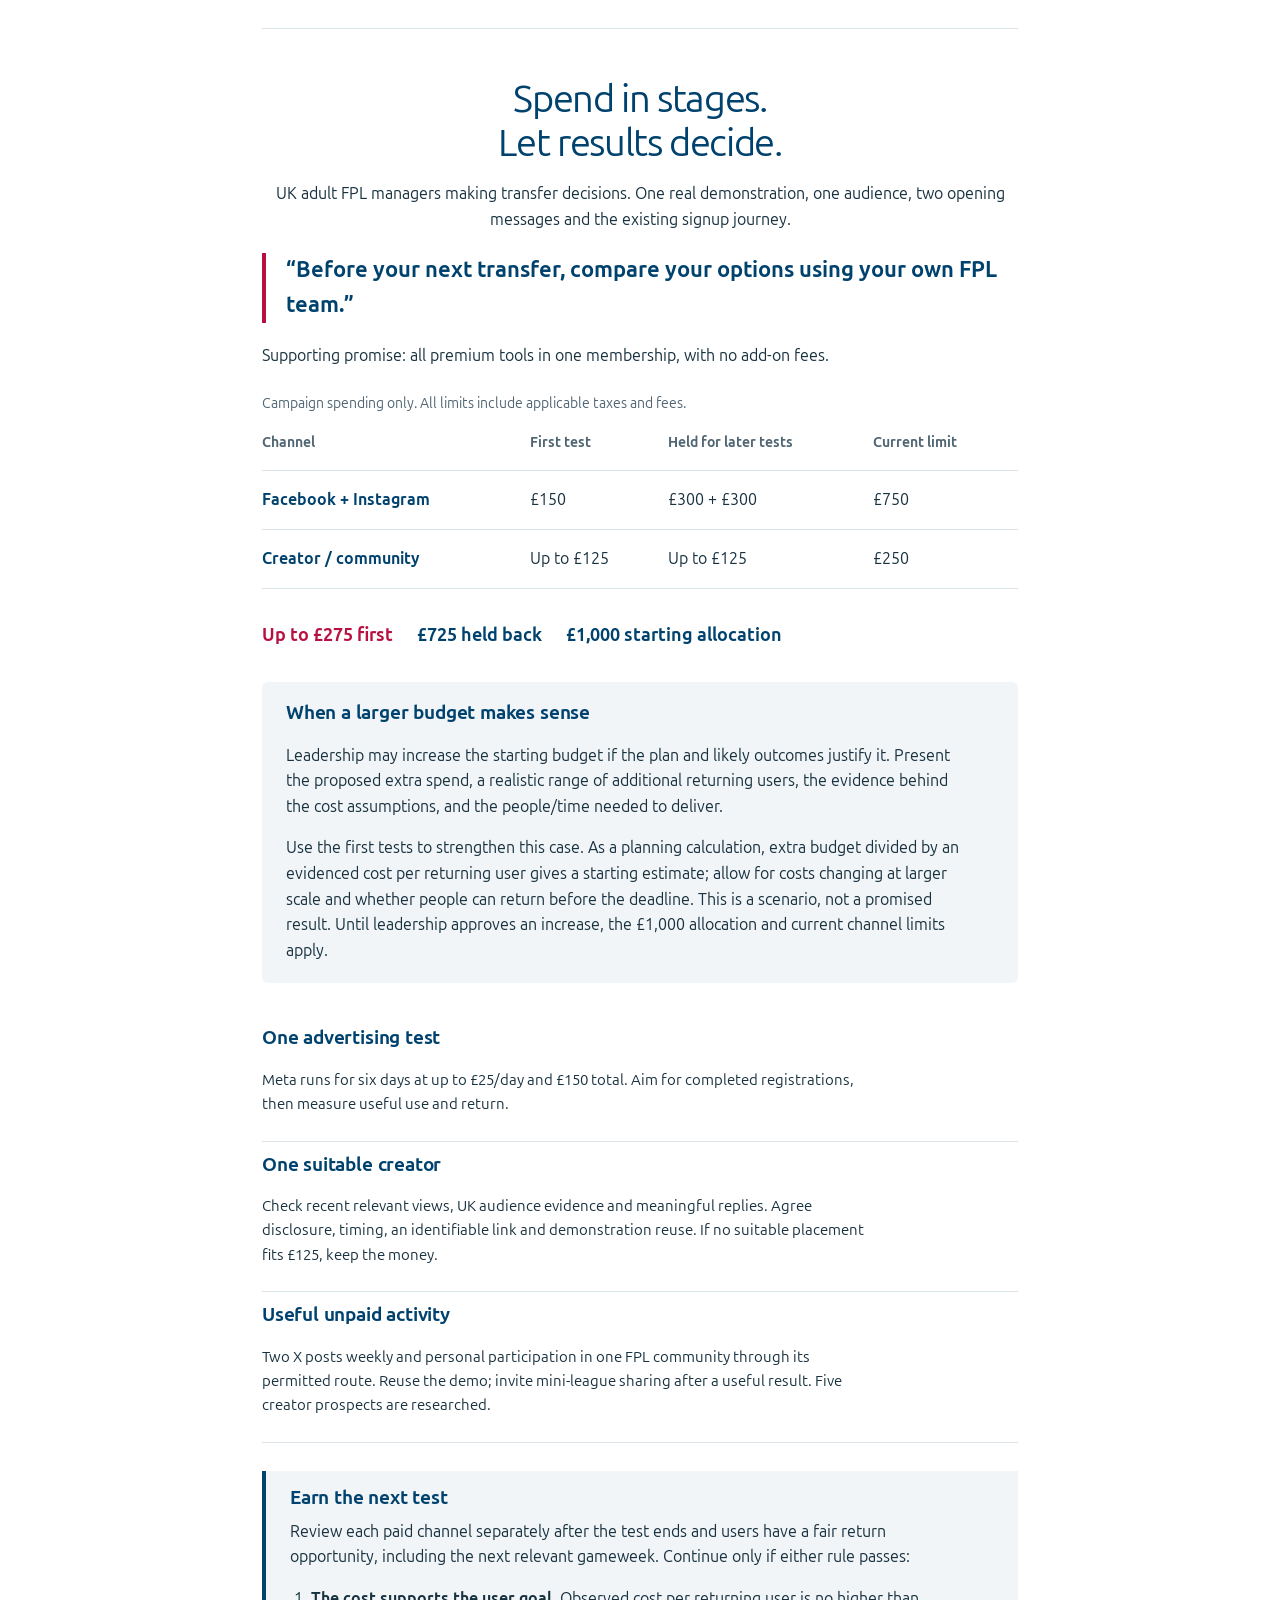
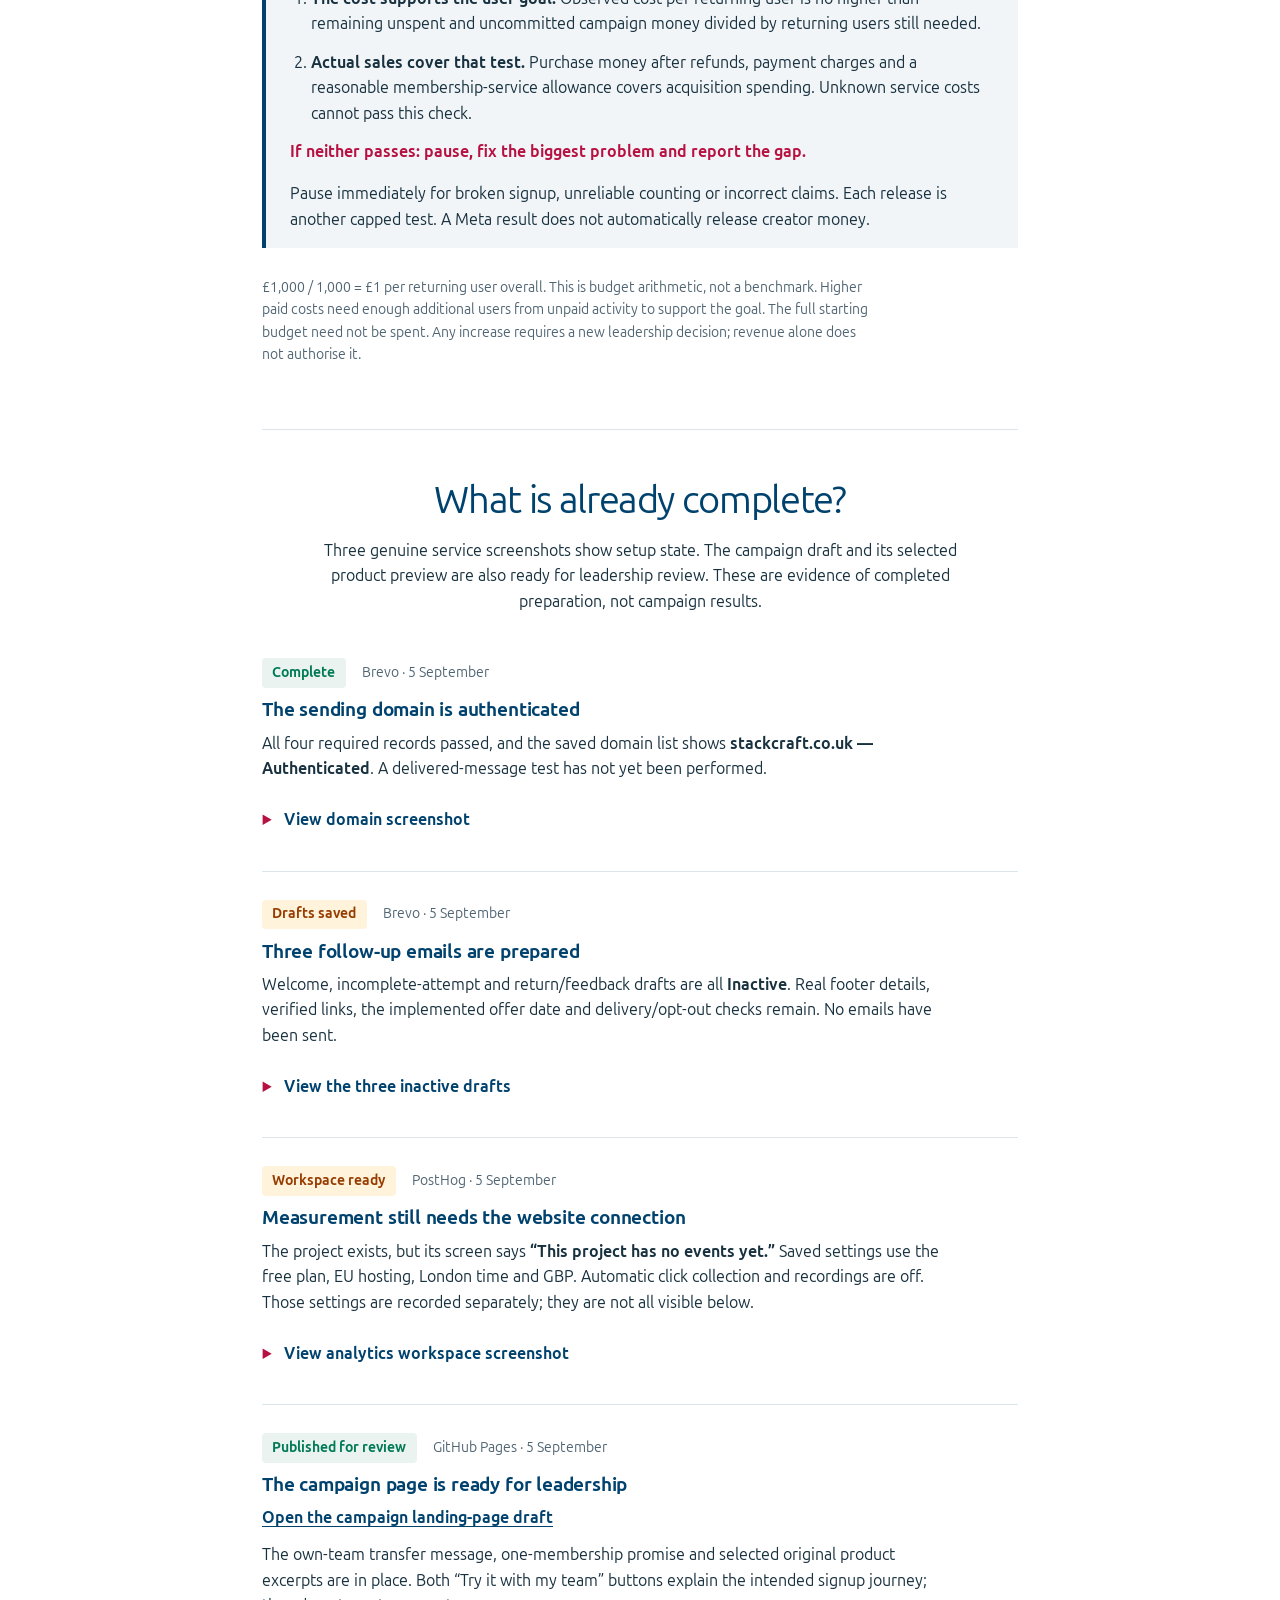
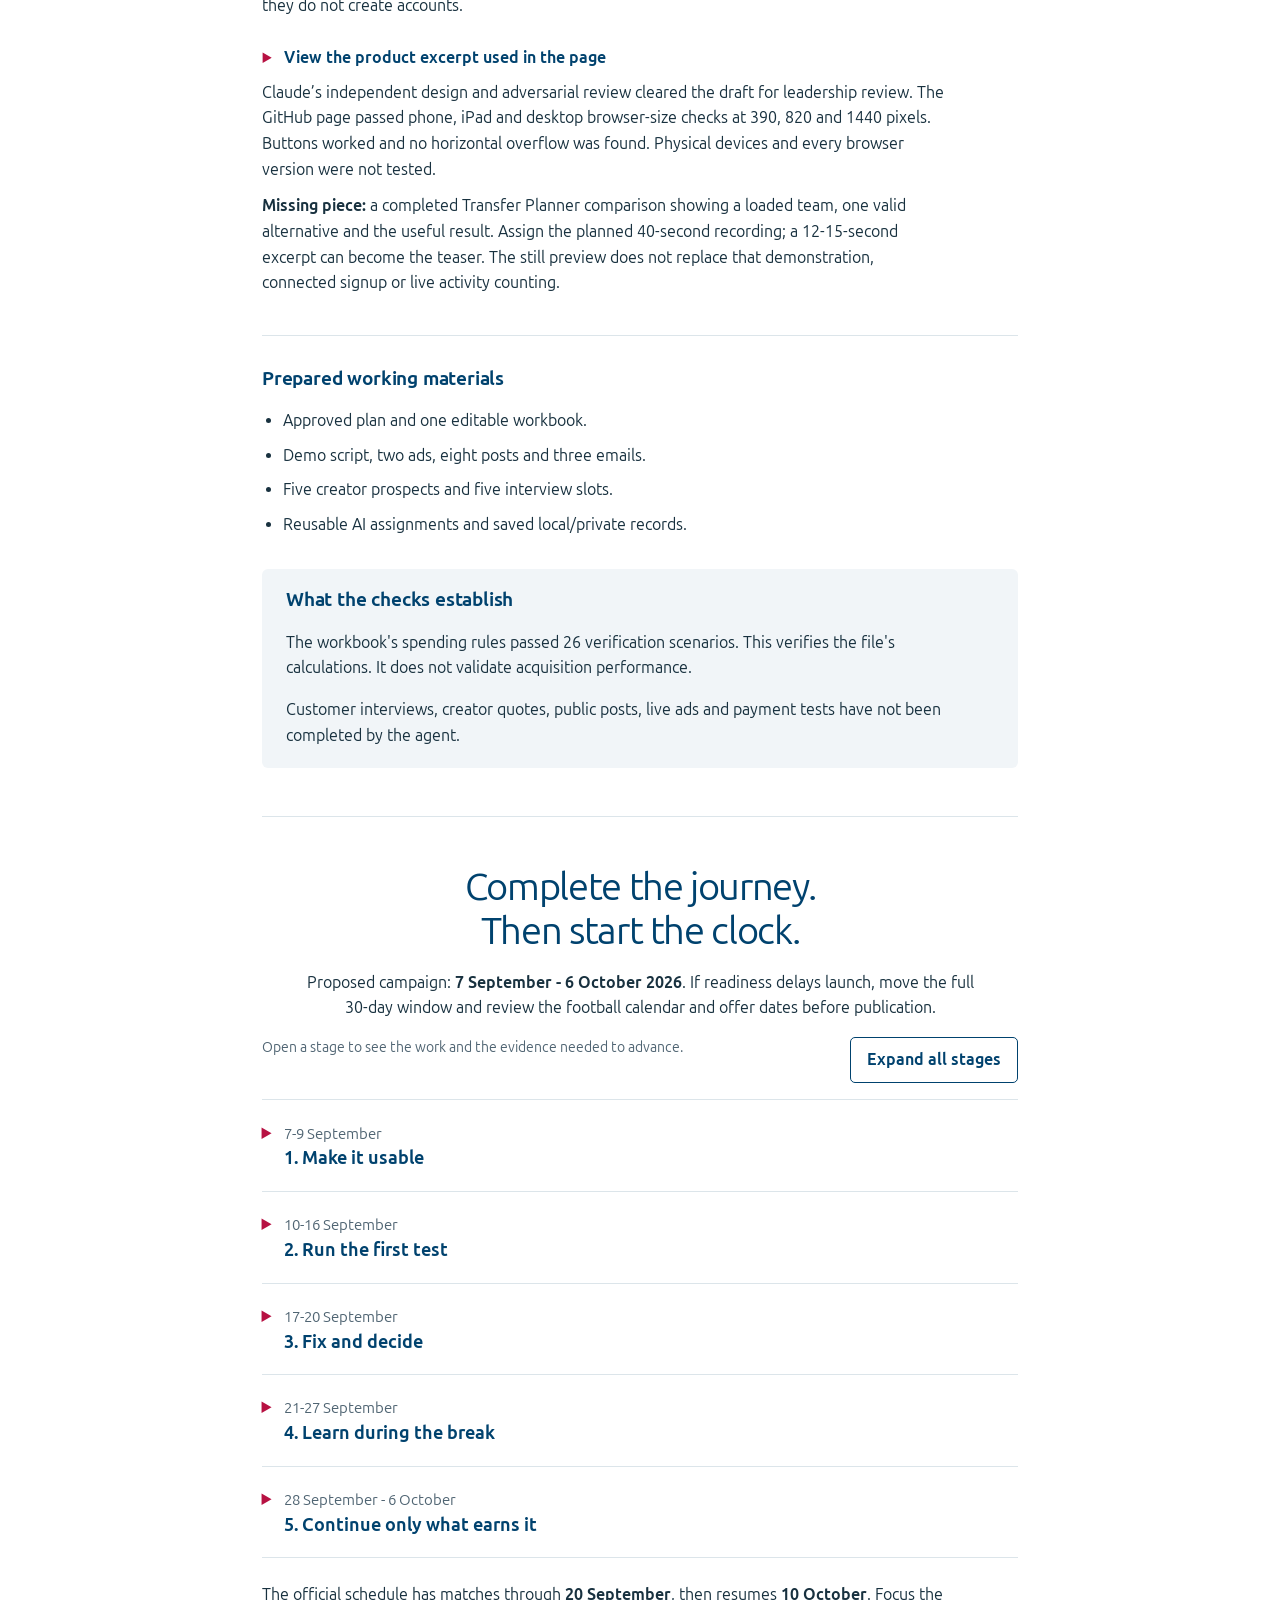
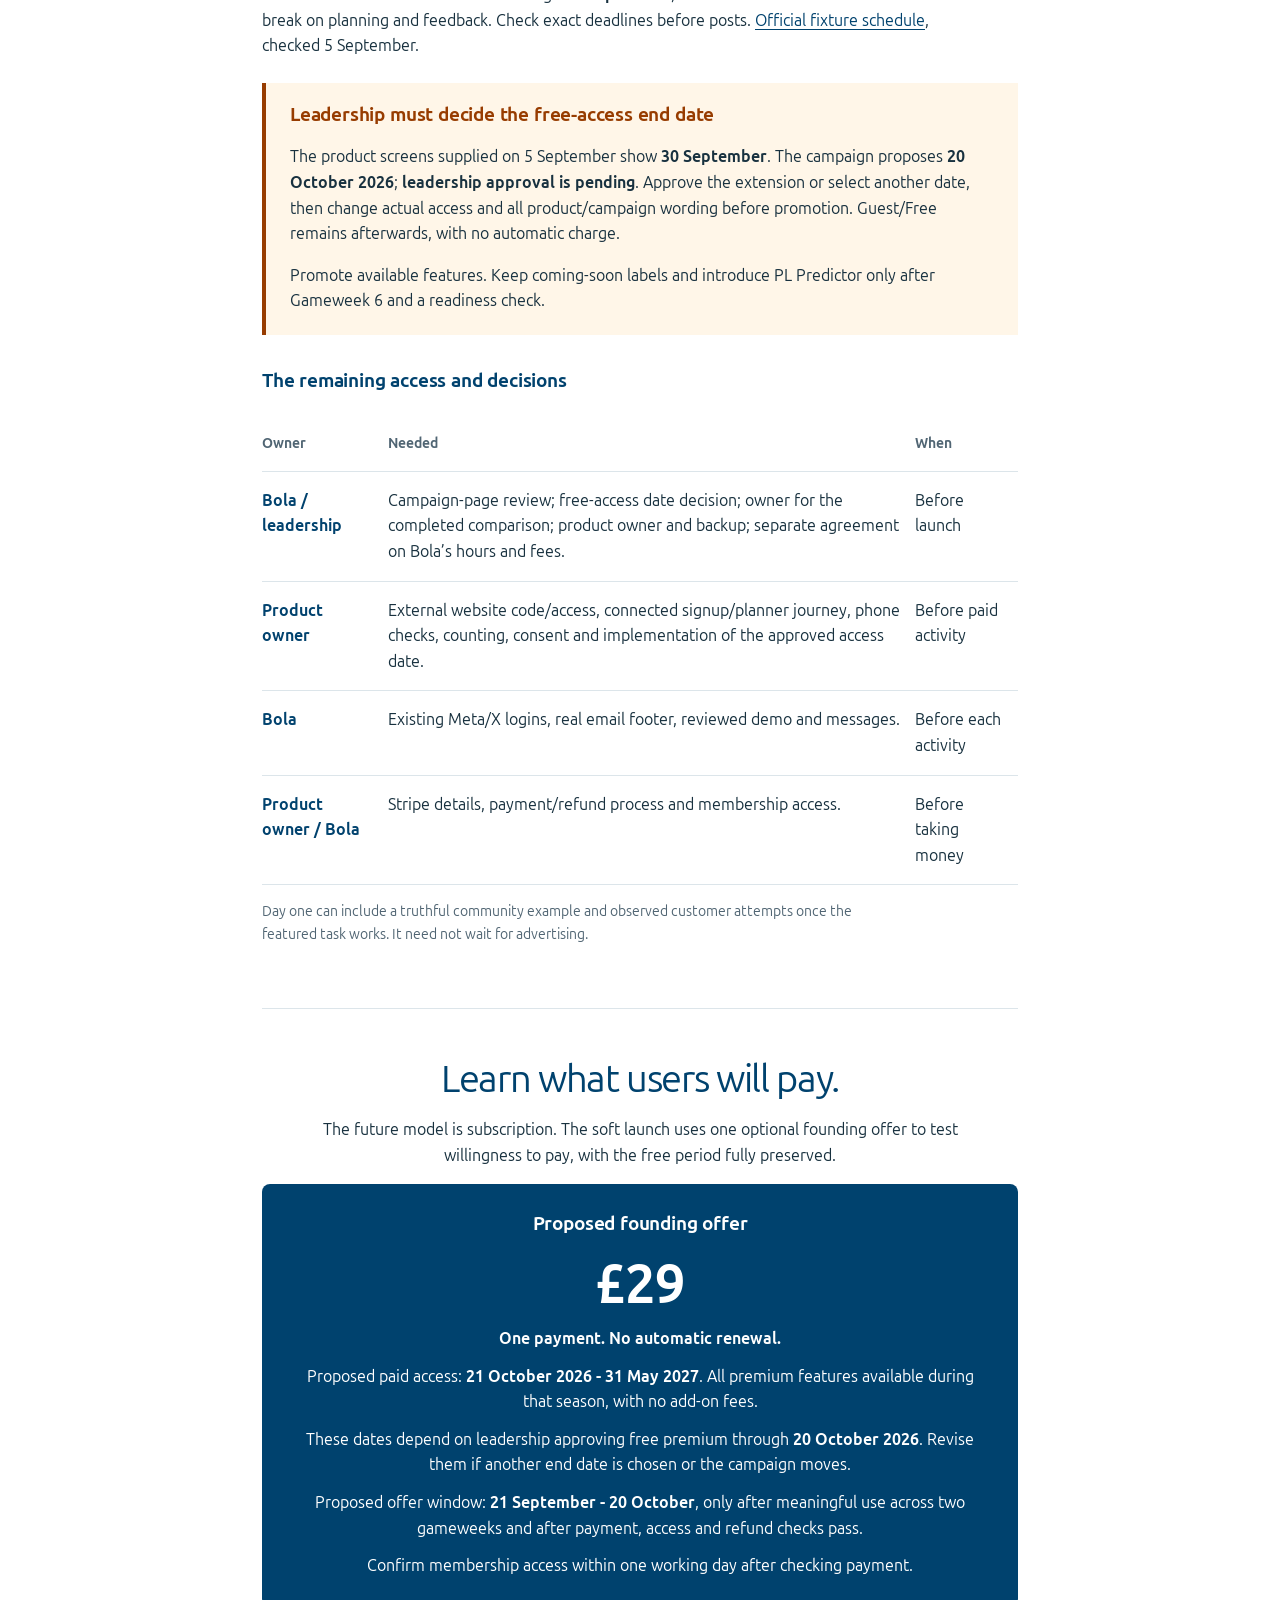
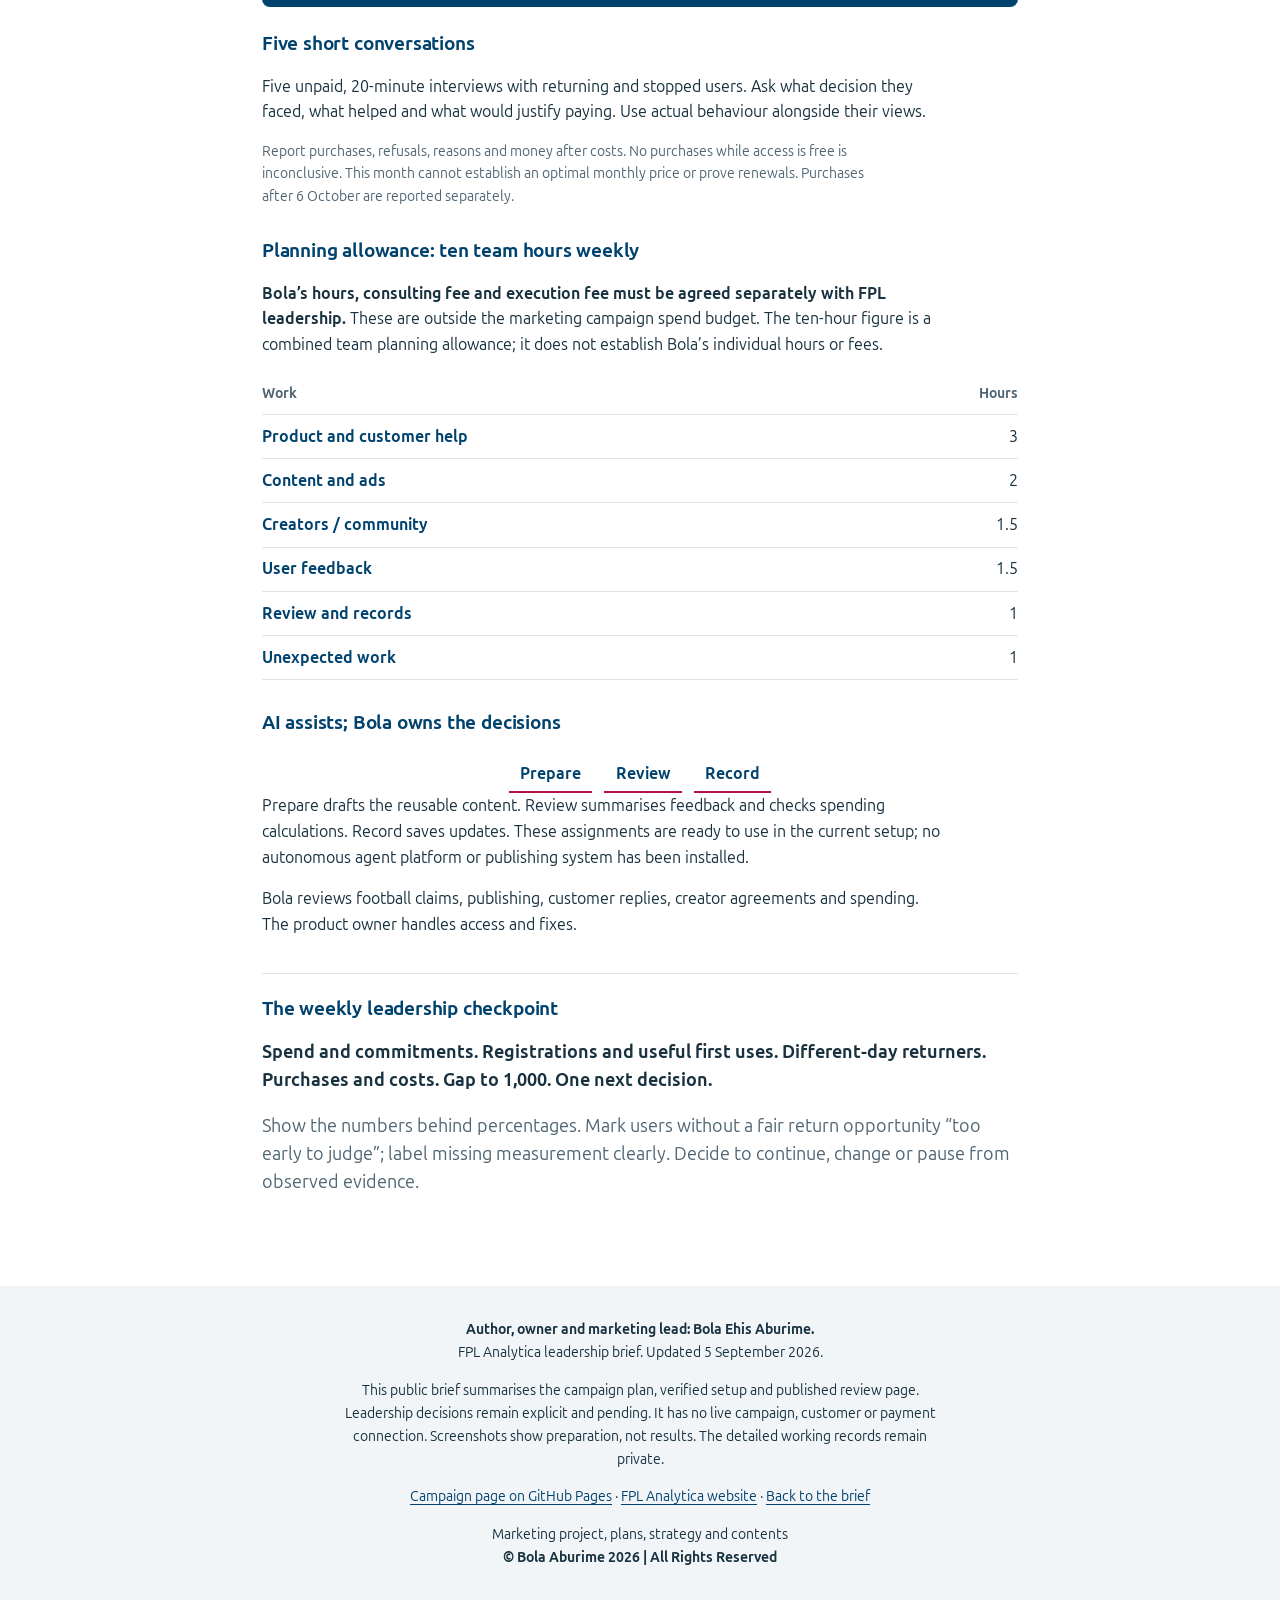
